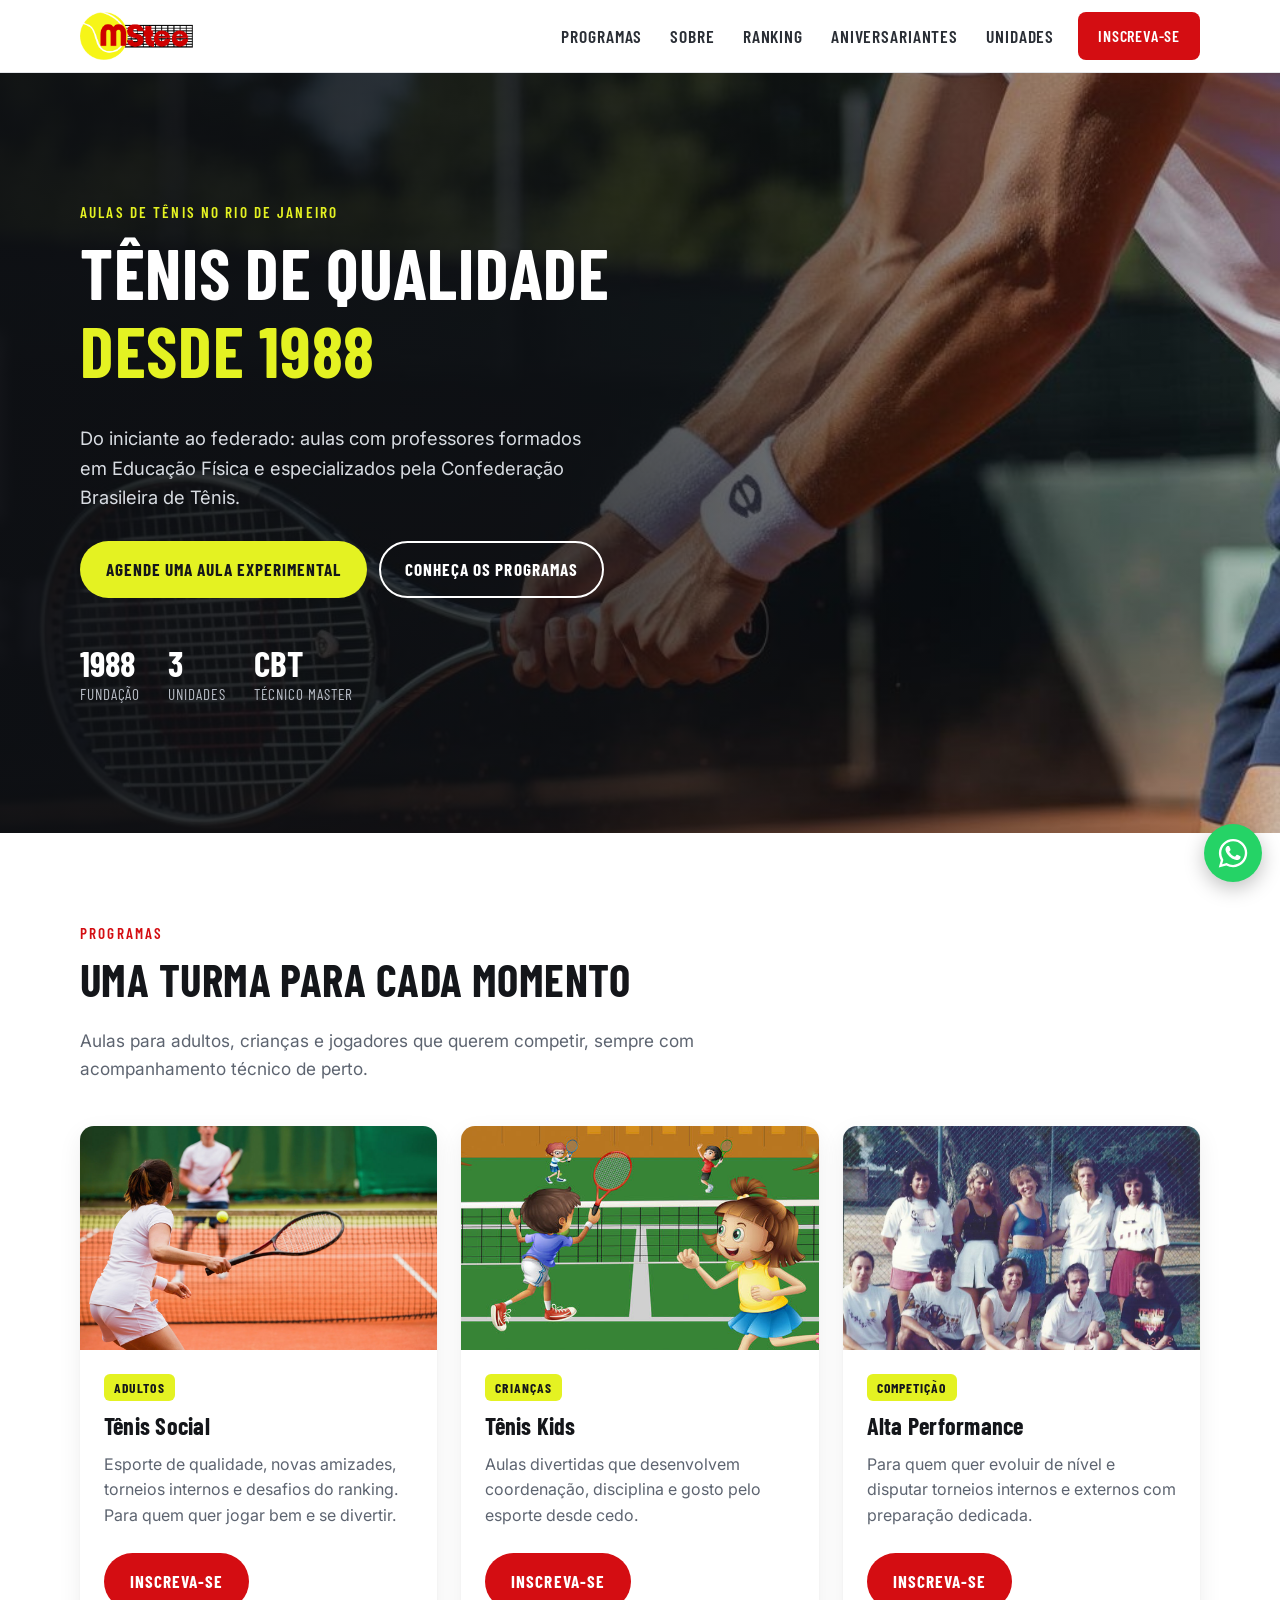
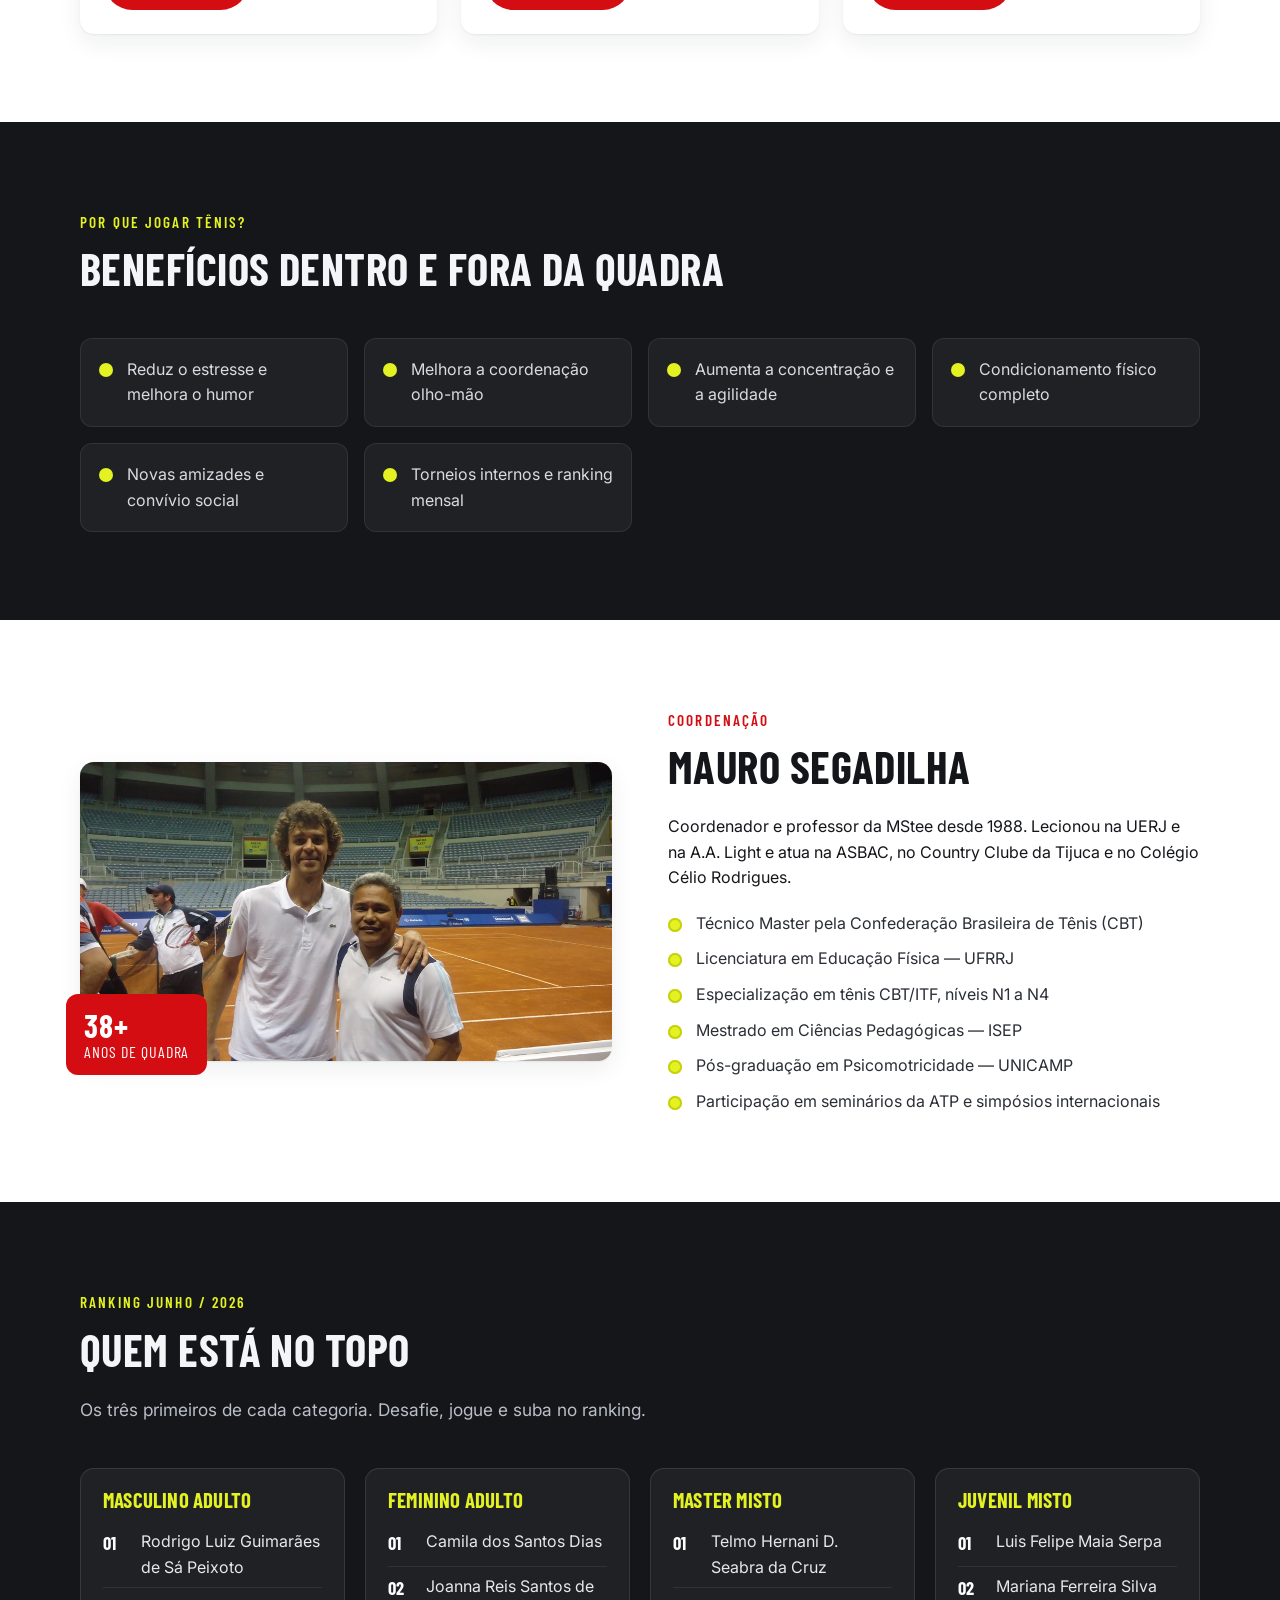
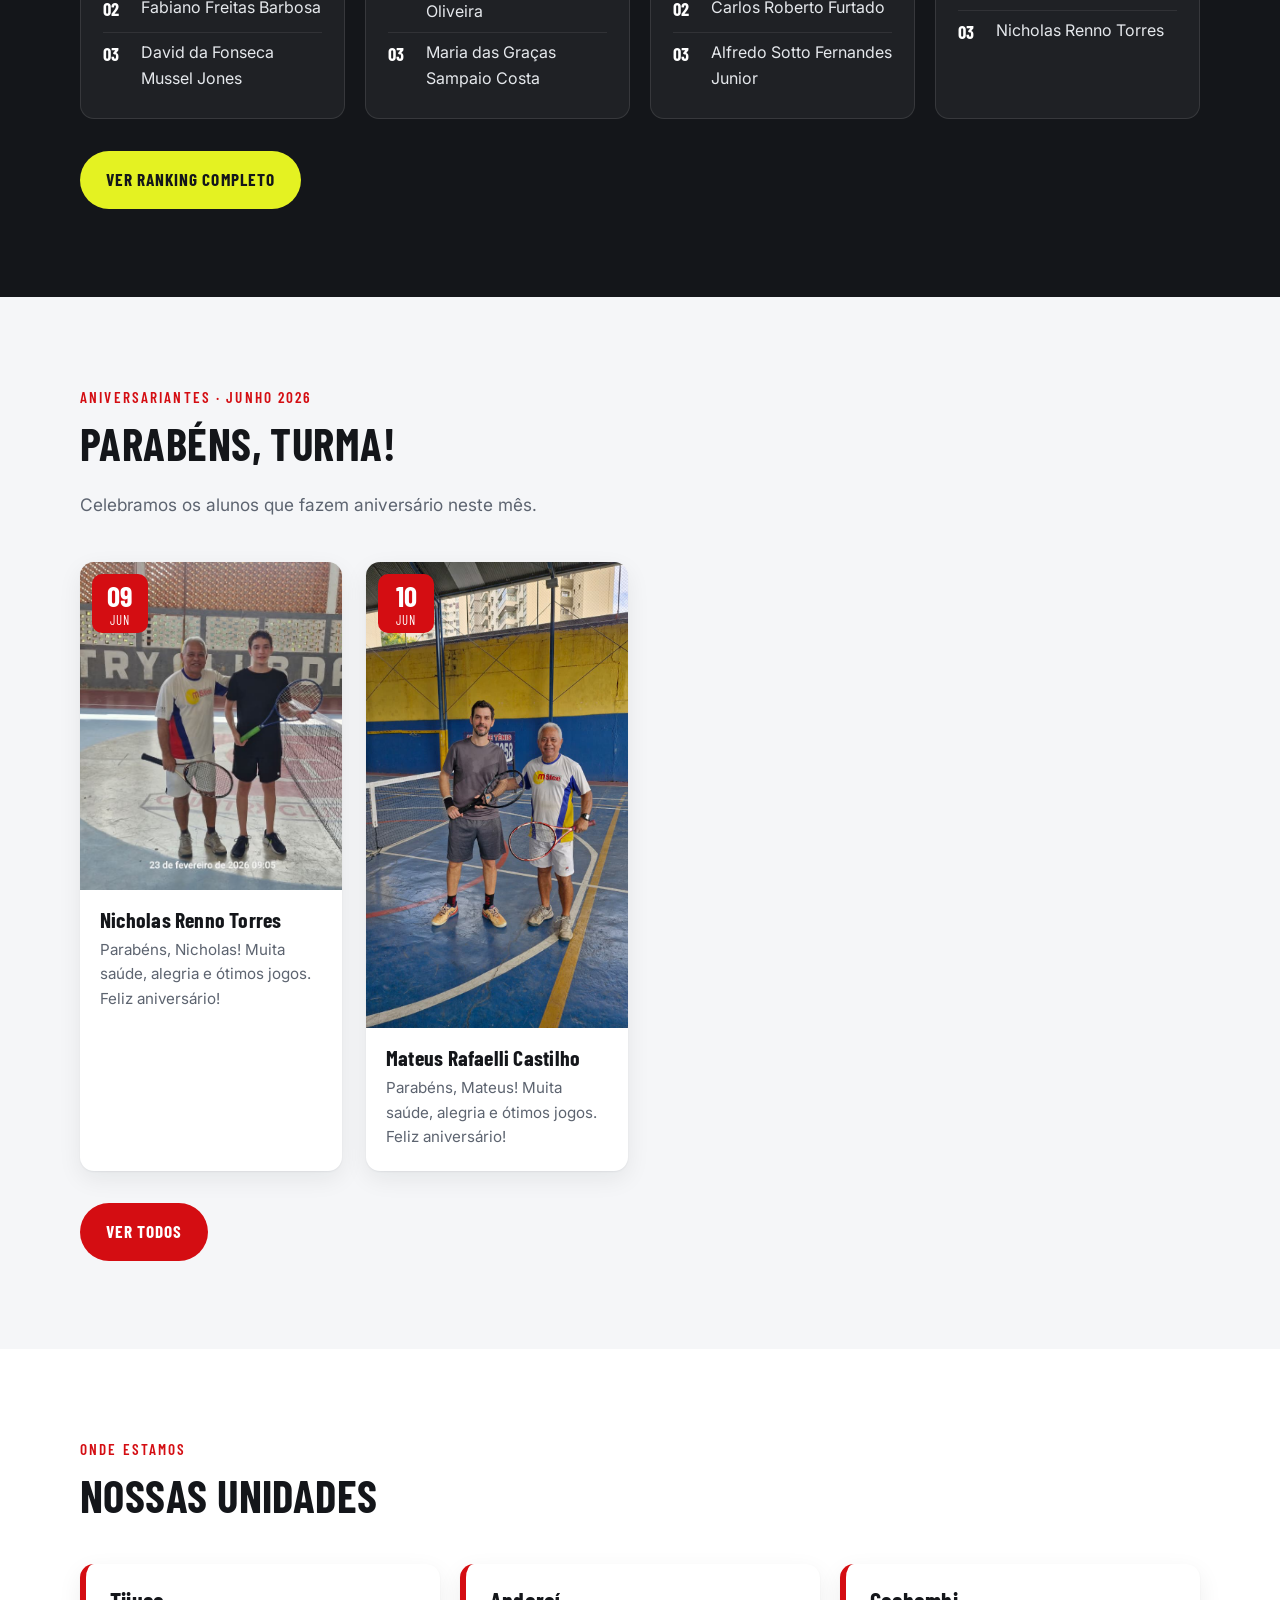
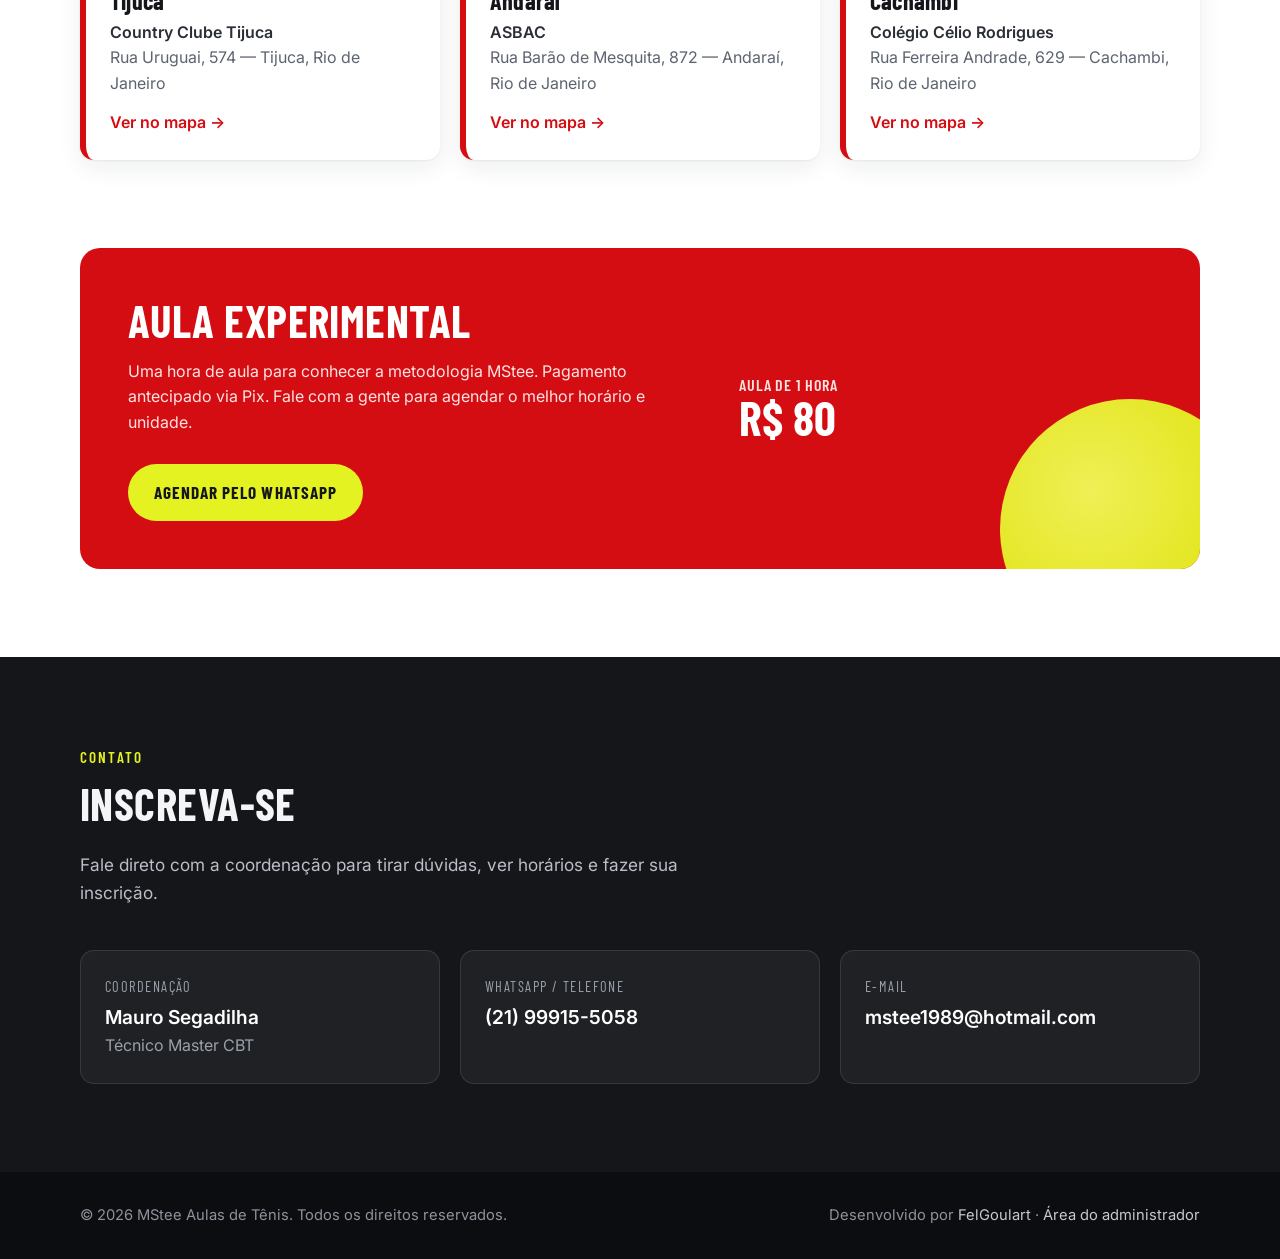
==== index.html @ 83547ba8 "Novo site da MStee com área do administrador Site estático para GitHub Pages: home, ranking, anivers" ====
<!doctype html>
<html lang="pt-BR">
<head>
  <meta charset="utf-8">
  <meta name="viewport" content="width=device-width, initial-scale=1">
  <title>MStee Aulas de Tênis — Rio de Janeiro</title>
  <meta name="description" content="MStee Aulas de Tênis: tênis social, kids e alta performance no Rio de Janeiro desde 1988. Unidades na Tijuca, Andaraí e Cachambi.">
  <meta property="og:title" content="MStee Aulas de Tênis">
  <meta property="og:description" content="Tênis social, kids e alta performance no Rio de Janeiro desde 1988.">
  <meta property="og:image" content="assets/img/banner-2025.jpg">
  <link rel="icon" href="assets/img/favicon.svg" type="image/svg+xml">
  <link rel="preconnect" href="https://fonts.googleapis.com">
  <link rel="preconnect" href="https://fonts.gstatic.com" crossorigin>
  <link href="https://fonts.googleapis.com/css2?family=Barlow+Condensed:wght@600;700&family=Inter:wght@400;500;600&display=swap" rel="stylesheet">
  <link rel="stylesheet" href="assets/css/style.css">
</head>
<body>

<header class="site-header">
  <div class="wrap">
    <a class="brand" href="index.html" aria-label="MStee — início"><img src="assets/img/logo.png" alt="MStee" width="113" height="48"></a>
    <button class="nav-toggle" aria-label="Abrir menu" aria-expanded="false">
      <svg viewBox="0 0 24 24" fill="none" stroke="currentColor" stroke-width="2" stroke-linecap="round"><path d="M4 7h16M4 12h16M4 17h16"/></svg>
    </button>
    <nav class="nav">
      <a href="#programas">Programas</a>
      <a href="#sobre">Sobre</a>
      <a href="ranking.html">Ranking</a>
      <a href="aniversarios.html">Aniversariantes</a>
      <a href="#unidades">Unidades</a>
      <a class="btn btn--primary" href="#contato">Inscreva-se</a>
    </nav>
  </div>
</header>

<main>
  <!-- HERO -->
  <section class="hero">
    <div class="wrap">
      <div class="hero-content">
        <span class="eyebrow" style="color:var(--ball)">Aulas de tênis no Rio de Janeiro</span>
        <h1>Tênis de qualidade <span>desde 1988</span></h1>
        <p>Do iniciante ao federado: aulas com professores formados em Educação Física e especializados pela Confederação Brasileira de Tênis.</p>
        <div class="hero-actions">
          <a class="btn btn--ball" href="#aula-experimental">Agende uma aula experimental</a>
          <a class="btn btn--ghost" href="#programas">Conheça os programas</a>
        </div>
        <div class="hero-badges">
          <div><strong>1988</strong>Fundação</div>
          <div><strong>3</strong>Unidades</div>
          <div><strong>CBT</strong>Técnico Master</div>
        </div>
      </div>
    </div>
  </section>

  <!-- PROGRAMAS -->
  <section class="section" id="programas">
    <div class="wrap">
      <div class="section-head">
        <span class="eyebrow">Programas</span>
        <h2>Uma turma para cada momento</h2>
        <p>Aulas para adultos, crianças e jogadores que querem competir, sempre com acompanhamento técnico de perto.</p>
      </div>
      <div class="grid grid-3">
        <article class="program">
          <img src="assets/img/tenis-2.jpg" alt="Aluno em aula de tênis social" loading="lazy">
          <div class="program-body">
            <span class="program-tag">Adultos</span>
            <h3>Tênis Social</h3>
            <p>Esporte de qualidade, novas amizades, torneios internos e desafios do ranking. Para quem quer jogar bem e se divertir.</p>
            <a class="btn btn--primary" href="#contato">Inscreva-se</a>
          </div>
        </article>
        <article class="program">
          <img src="assets/img/tenis-3.jpg" alt="Criança em aula de tênis" loading="lazy">
          <div class="program-body">
            <span class="program-tag">Crianças</span>
            <h3>Tênis Kids</h3>
            <p>Aulas divertidas que desenvolvem coordenação, disciplina e gosto pelo esporte desde cedo.</p>
            <a class="btn btn--primary" href="#contato">Inscreva-se</a>
          </div>
        </article>
        <article class="program">
          <img src="assets/img/torneio-feminino.jpg" alt="Torneio MStee Feminino" loading="lazy" style="object-position:center 30%">
          <div class="program-body">
            <span class="program-tag">Competição</span>
            <h3>Alta Performance</h3>
            <p>Para quem quer evoluir de nível e disputar torneios internos e externos com preparação dedicada.</p>
            <a class="btn btn--primary" href="#contato">Inscreva-se</a>
          </div>
        </article>
      </div>
    </div>
  </section>

  <!-- BENEFÍCIOS -->
  <section class="section section--dark">
    <div class="wrap">
      <div class="section-head">
        <span class="eyebrow">Por que jogar tênis?</span>
        <h2>Benefícios dentro e fora da quadra</h2>
      </div>
      <div class="benefits">
        <div class="benefit"><span class="benefit-dot"></span><p>Reduz o estresse e melhora o humor</p></div>
        <div class="benefit"><span class="benefit-dot"></span><p>Melhora a coordenação olho-mão</p></div>
        <div class="benefit"><span class="benefit-dot"></span><p>Aumenta a concentração e a agilidade</p></div>
        <div class="benefit"><span class="benefit-dot"></span><p>Condicionamento físico completo</p></div>
        <div class="benefit"><span class="benefit-dot"></span><p>Novas amizades e convívio social</p></div>
        <div class="benefit"><span class="benefit-dot"></span><p>Torneios internos e ranking mensal</p></div>
      </div>
    </div>
  </section>

  <!-- SOBRE / COORDENAÇÃO -->
  <section class="section" id="sobre">
    <div class="wrap split">
      <div class="split-media">
        <img src="assets/img/mauro-guga-2.jpg" alt="Mauro Segadilha" loading="lazy">
        <div class="stamp"><strong>38+</strong>anos de quadra</div>
      </div>
      <div>
        <span class="eyebrow">Coordenação</span>
        <h2>Mauro Segadilha</h2>
        <p>Coordenador e professor da MStee desde 1988. Lecionou na UERJ e na A.A. Light e atua na ASBAC, no Country Clube da Tijuca e no Colégio Célio Rodrigues.</p>
        <ul class="creds">
          <li>Técnico Master pela Confederação Brasileira de Tênis (CBT)</li>
          <li>Licenciatura em Educação Física — UFRRJ</li>
          <li>Especialização em tênis CBT/ITF, níveis N1 a N4</li>
          <li>Mestrado em Ciências Pedagógicas — ISEP</li>
          <li>Pós-graduação em Psicomotricidade — UNICAMP</li>
          <li>Participação em seminários da ATP e simpósios internacionais</li>
        </ul>
      </div>
    </div>
  </section>

  <!-- RANKING (prévia) -->
  <section class="section section--dark" id="ranking">
    <div class="wrap">
      <div class="section-head">
        <span class="eyebrow">Ranking <span data-ranking-titulo></span></span>
        <h2>Quem está no topo</h2>
        <p>Os três primeiros de cada categoria. Desafie, jogue e suba no ranking.</p>
      </div>
      <div class="rank-preview" data-ranking-previa><p class="loading">Carregando ranking…</p></div>
      <div class="mt-32"><a class="btn btn--ball" href="ranking.html">Ver ranking completo</a></div>
    </div>
  </section>

  <!-- ANIVERSARIANTES (prévia) -->
  <section class="section section--soft" id="aniversariantes">
    <div class="wrap">
      <div class="section-head">
        <span class="eyebrow">Aniversariantes · <span data-aniv-titulo></span></span>
        <h2>Parabéns, turma!</h2>
        <p>Celebramos os alunos que fazem aniversário neste mês.</p>
      </div>
      <div class="bday-grid" data-aniversarios data-limite="4"><p class="loading">Carregando…</p></div>
      <div class="mt-32"><a class="btn btn--primary" href="aniversarios.html">Ver todos</a></div>
    </div>
  </section>

  <!-- UNIDADES -->
  <section class="section" id="unidades">
    <div class="wrap">
      <div class="section-head">
        <span class="eyebrow">Onde estamos</span>
        <h2>Nossas unidades</h2>
      </div>
      <div class="places">
        <div class="place">
          <h3>Tijuca</h3>
          <p class="club">Country Clube Tijuca</p>
          <p class="addr">Rua Uruguai, 574 — Tijuca, Rio de Janeiro</p>
          <a href="https://www.google.com/maps/search/?api=1&query=Rua+Uruguai+574+Tijuca+Rio+de+Janeiro" target="_blank" rel="noopener">Ver no mapa →</a>
        </div>
        <div class="place">
          <h3>Andaraí</h3>
          <p class="club">ASBAC</p>
          <p class="addr">Rua Barão de Mesquita, 872 — Andaraí, Rio de Janeiro</p>
          <a href="https://www.google.com/maps/search/?api=1&query=Rua+Bar%C3%A3o+de+Mesquita+872+Andara%C3%AD+Rio+de+Janeiro" target="_blank" rel="noopener">Ver no mapa →</a>
        </div>
        <div class="place">
          <h3>Cachambi</h3>
          <p class="club">Colégio Célio Rodrigues</p>
          <p class="addr">Rua Ferreira Andrade, 629 — Cachambi, Rio de Janeiro</p>
          <a href="https://www.google.com/maps/search/?api=1&query=Rua+Ferreira+Andrade+629+Cachambi+Rio+de+Janeiro" target="_blank" rel="noopener">Ver no mapa →</a>
        </div>
      </div>
    </div>
  </section>

  <!-- AULA EXPERIMENTAL -->
  <section class="section" id="aula-experimental" style="padding-top:0">
    <div class="wrap">
      <div class="cta">
        <div>
          <h2>Aula experimental</h2>
          <p>Uma hora de aula para conhecer a metodologia MStee. Pagamento antecipado via Pix. Fale com a gente para agendar o melhor horário e unidade.</p>
          <div class="hero-actions">
            <a class="btn btn--ball" href="https://wa.me/5521999155058?text=Ol%C3%A1!%20Gostaria%20de%20agendar%20uma%20aula%20experimental." target="_blank" rel="noopener">Agendar pelo WhatsApp</a>
          </div>
        </div>
        <div class="price"><small>Aula de 1 hora</small>R$ 80</div>
      </div>
    </div>
  </section>

  <!-- CONTATO -->
  <section class="section section--dark" id="contato">
    <div class="wrap">
      <div class="section-head">
        <span class="eyebrow">Contato</span>
        <h2>Inscreva-se</h2>
        <p>Fale direto com a coordenação para tirar dúvidas, ver horários e fazer sua inscrição.</p>
      </div>
      <div class="contact-grid">
        <div class="contact-card">
          <div class="label">Coordenação</div>
          <div class="value">Mauro Segadilha</div>
          <div class="muted" style="color:#9aa1ab">Técnico Master CBT</div>
        </div>
        <div class="contact-card">
          <div class="label">WhatsApp / Telefone</div>
          <a href="https://wa.me/5521999155058" target="_blank" rel="noopener">(21) 99915-5058</a>
        </div>
        <div class="contact-card">
          <div class="label">E-mail</div>
          <a href="mailto:mstee1989@hotmail.com">mstee1989@hotmail.com</a>
        </div>
      </div>
    </div>
  </section>
</main>

<footer class="site-footer">
  <div class="wrap">
    <span>© <span id="ano-atual">2026</span> MStee Aulas de Tênis. Todos os direitos reservados.</span>
    <span>Desenvolvido por <a href="https://github.com/felgoulart" target="_blank" rel="noopener">FelGoulart</a> · <a href="admin.html">Área do administrador</a></span>
  </div>
</footer>

<a class="wa-float" href="https://wa.me/5521999155058" target="_blank" rel="noopener" aria-label="Falar no WhatsApp">
  <svg viewBox="0 0 24 24" fill="currentColor"><path d="M17.47 14.38c-.3-.15-1.76-.87-2.03-.97-.27-.1-.47-.15-.67.15-.2.3-.77.97-.94 1.17-.17.2-.35.22-.65.07-.3-.15-1.26-.46-2.4-1.48-.89-.79-1.49-1.77-1.66-2.07-.17-.3-.02-.46.13-.61.13-.13.3-.35.45-.52.15-.17.2-.3.3-.5.1-.2.05-.37-.03-.52-.07-.15-.67-1.62-.92-2.22-.24-.58-.49-.5-.67-.51h-.57c-.2 0-.52.07-.79.37-.27.3-1.04 1.02-1.04 2.48s1.07 2.88 1.21 3.08c.15.2 2.1 3.2 5.08 4.49.71.31 1.26.49 1.69.63.71.23 1.36.2 1.87.12.57-.09 1.76-.72 2.01-1.41.25-.69.25-1.29.17-1.41-.07-.12-.27-.2-.57-.35zM12.05 21.5h-.01a9.4 9.4 0 0 1-4.79-1.31l-.34-.2-3.56.93.95-3.47-.22-.36a9.41 9.41 0 0 1-1.44-5.02c0-5.2 4.23-9.43 9.43-9.43a9.37 9.37 0 0 1 6.67 2.77 9.37 9.37 0 0 1 2.76 6.67c0 5.2-4.23 9.43-9.43 9.43zm8.02-17.45A11.27 11.27 0 0 0 12.05.73C5.8.73.72 5.8.72 12.05c0 2 .52 3.95 1.52 5.66L.62 23.6l6.03-1.58a11.3 11.3 0 0 0 5.4 1.38h.01c6.25 0 11.33-5.08 11.33-11.33 0-3.03-1.18-5.87-3.32-8.01z"/></svg>
</a>

<script src="assets/js/site.js"></script>
</body>
</html>
---- assets/css/style.css ----
/* ==========================================================
   MStee Aulas de Tênis — estilos do site
   ========================================================== */

:root {
  --red: #d40d12;
  --red-dark: #a8080c;
  --ball: #e4f222;
  --ball-dark: #c5d10f;
  --clay: #c8643b;
  --ink: #14161a;
  --ink-2: #2a2e35;
  --muted: #5d6470;
  --line: #e3e5e9;
  --bg: #ffffff;
  --bg-soft: #f5f6f8;
  --card: #ffffff;
  --on-dark: #f4f5f7;
  --radius: 14px;
  --shadow: 0 1px 2px rgba(20, 22, 26, .06), 0 8px 24px rgba(20, 22, 26, .07);
  --wrap: 1160px;
  --font-head: "Barlow Condensed", "Arial Narrow", system-ui, sans-serif;
  --font-body: "Inter", system-ui, -apple-system, "Segoe UI", Roboto, sans-serif;
}

*, *::before, *::after { box-sizing: border-box; }
html { scroll-behavior: smooth; scroll-padding-top: 84px; }
body {
  margin: 0;
  font-family: var(--font-body);
  font-size: 16px;
  line-height: 1.6;
  color: var(--ink);
  background: var(--bg);
  -webkit-font-smoothing: antialiased;
}
img { max-width: 100%; display: block; }
a { color: var(--red); }
h1, h2, h3, h4 {
  font-family: var(--font-head);
  font-weight: 700;
  line-height: 1.1;
  letter-spacing: .01em;
  margin: 0 0 .5em;
}
h1 { font-size: clamp(2.6rem, 6vw, 4.4rem); text-transform: uppercase; }
h2 { font-size: clamp(2rem, 4vw, 2.8rem); text-transform: uppercase; }
h3 { font-size: 1.5rem; }
p { margin: 0 0 1em; }

.wrap { width: 100%; max-width: var(--wrap); margin: 0 auto; padding: 0 20px; }
.section { padding: 88px 0; }
.section--soft { background: var(--bg-soft); }
.section--dark { background: var(--ink); color: var(--on-dark); }
.eyebrow {
  display: inline-block;
  font-family: var(--font-head);
  font-weight: 600;
  font-size: .95rem;
  letter-spacing: .14em;
  text-transform: uppercase;
  color: var(--red);
  margin-bottom: 10px;
}
.section--dark .eyebrow { color: var(--ball); }
.section-head { max-width: 680px; margin-bottom: 44px; }
.section-head p { color: var(--muted); font-size: 1.08rem; }
.section--dark .section-head p { color: #b9bec7; }

/* ---------- botões ---------- */
.btn {
  display: inline-flex; align-items: center; justify-content: center; gap: 8px;
  padding: 13px 24px;
  border-radius: 999px;
  border: 2px solid transparent;
  font-family: var(--font-head);
  font-weight: 700;
  font-size: 1.08rem;
  letter-spacing: .06em;
  text-transform: uppercase;
  text-decoration: none;
  cursor: pointer;
  transition: transform .15s ease, background .15s ease, color .15s ease, border-color .15s ease;
}
.btn:hover { transform: translateY(-1px); }
.btn--primary { background: var(--red); color: #fff; }
.btn--primary:hover { background: var(--red-dark); }
.btn--ball { background: var(--ball); color: var(--ink); }
.btn--ball:hover { background: var(--ball-dark); }
.btn--ghost { border-color: currentColor; color: inherit; background: transparent; }
.btn svg { width: 20px; height: 20px; }

/* ---------- cabeçalho ---------- */
.site-header {
  position: sticky; top: 0; z-index: 50;
  background: rgba(255, 255, 255, .96);
  backdrop-filter: saturate(1.4) blur(8px);
  border-bottom: 1px solid var(--line);
}
.site-header .wrap { display: flex; align-items: center; justify-content: space-between; height: 72px; }
.brand img { height: 48px; width: auto; }
.nav { display: flex; align-items: center; gap: 4px; }
.nav a {
  font-family: var(--font-head);
  font-weight: 600;
  font-size: 1.1rem;
  letter-spacing: .05em;
  text-transform: uppercase;
  color: var(--ink-2);
  text-decoration: none;
  padding: 8px 12px;
  border-radius: 8px;
}
.nav a:hover, .nav a[aria-current="page"] { color: var(--red); }
.nav .btn { margin-left: 8px; padding: 9px 18px; font-size: 1rem; color: #fff; }
.nav .btn:hover { color: #fff; }
.nav-toggle {
  display: none;
  background: none; border: 0; padding: 8px; cursor: pointer; color: var(--ink);
}
.nav-toggle svg { width: 28px; height: 28px; }

@media (max-width: 900px) {
  .nav-toggle { display: block; }
  .nav {
    position: absolute; top: 72px; left: 0; right: 0;
    flex-direction: column; align-items: stretch; gap: 0;
    background: #fff;
    border-bottom: 1px solid var(--line);
    padding: 8px 20px 20px;
    display: none;
  }
  .nav.open { display: flex; }
  .nav a { padding: 12px 4px; border-bottom: 1px solid var(--line); }
  .nav .btn { margin: 14px 0 0; }
}

/* ---------- hero ---------- */
.hero {
  position: relative;
  min-height: min(86vh, 760px);
  display: flex; align-items: center;
  color: #fff;
  background: var(--ink) url("../img/banner-2025.jpg") center right / cover no-repeat;
  overflow: hidden;
}
.hero::before {
  content: ""; position: absolute; inset: 0;
  background: linear-gradient(90deg, rgba(14, 16, 20, .92) 0%, rgba(14, 16, 20, .78) 45%, rgba(14, 16, 20, .2) 100%);
}
.hero .wrap { position: relative; }
.hero-content { max-width: 620px; padding: 80px 0; }
.hero h1 span { color: var(--ball); }
.hero p { font-size: 1.15rem; color: #d8dce2; max-width: 520px; }
.hero-actions { display: flex; flex-wrap: wrap; gap: 12px; margin-top: 28px; }
.hero-badges { display: flex; flex-wrap: wrap; gap: 28px; margin-top: 48px; }
.hero-badges div { font-family: var(--font-head); text-transform: uppercase; letter-spacing: .06em; color: #b9bec7; font-size: .95rem; }
.hero-badges strong { display: block; font-size: 2.2rem; color: #fff; line-height: 1; letter-spacing: 0; }

/* ---------- cabeçalho de página interna ---------- */
.page-hero {
  background: var(--ink);
  color: #fff;
  padding: 64px 0 56px;
  position: relative; overflow: hidden;
}
.page-hero::after {
  content: ""; position: absolute; right: -80px; top: -80px;
  width: 280px; height: 280px; border-radius: 50%;
  background: radial-gradient(circle at 35% 35%, #f1fb5a, var(--ball) 55%, var(--ball-dark));
  opacity: .9;
}
.page-hero .wrap { position: relative; z-index: 1; }
@media (max-width: 640px) {
  .page-hero::after { width: 160px; height: 160px; right: -70px; top: -70px; }
}
.page-hero h1 { margin-bottom: .2em; }
.page-hero p { color: #b9bec7; margin: 0; font-size: 1.1rem; }

/* ---------- cards de programa ---------- */
.grid { display: grid; gap: 24px; }
.grid-3 { grid-template-columns: repeat(auto-fit, minmax(280px, 1fr)); }
.program {
  background: var(--card);
  border-radius: var(--radius);
  box-shadow: var(--shadow);
  overflow: hidden;
  display: flex; flex-direction: column;
}
.program img { aspect-ratio: 16 / 10; object-fit: cover; width: 100%; }
.program-body { padding: 24px; display: flex; flex-direction: column; flex: 1; }
.program-body p { color: var(--muted); flex: 1; }
.program-tag {
  align-self: flex-start;
  background: var(--ball); color: var(--ink);
  font-family: var(--font-head); font-weight: 700; text-transform: uppercase; letter-spacing: .08em;
  font-size: .85rem; padding: 3px 10px; border-radius: 6px; margin-bottom: 12px;
}
.program .btn { align-self: flex-start; margin-top: 8px; }

/* ---------- benefícios ---------- */
.benefits { display: grid; grid-template-columns: repeat(auto-fit, minmax(240px, 1fr)); gap: 16px; margin-top: 8px; }
.benefit {
  display: flex; gap: 14px; align-items: flex-start;
  padding: 18px; border-radius: 12px; background: rgba(255, 255, 255, .05);
  border: 1px solid rgba(255, 255, 255, .08);
}
.benefit-dot { flex: none; width: 14px; height: 14px; border-radius: 50%; background: var(--ball); margin-top: 6px; }
.benefit p { margin: 0; color: #d8dce2; }

/* ---------- sobre / coordenação ---------- */
.split { display: grid; grid-template-columns: 1fr 1fr; gap: 56px; align-items: center; }
@media (max-width: 860px) { .split { grid-template-columns: 1fr; gap: 32px; } }
.split-media { position: relative; }
.split-media img { border-radius: var(--radius); box-shadow: var(--shadow); width: 100%; }
.split-media .stamp {
  position: absolute; left: -14px; bottom: -14px;
  background: var(--red); color: #fff;
  font-family: var(--font-head); text-transform: uppercase; letter-spacing: .06em;
  padding: 14px 18px; border-radius: 12px; line-height: 1.1;
}
.split-media .stamp strong { display: block; font-size: 2rem; }
@media (max-width: 520px) { .split-media .stamp { left: 10px; bottom: 10px; } }
.creds { list-style: none; padding: 0; margin: 20px 0 0; display: grid; gap: 10px; }
.creds li { padding-left: 28px; position: relative; color: var(--ink-2); }
.creds li::before {
  content: ""; position: absolute; left: 0; top: 7px;
  width: 14px; height: 14px; border-radius: 50%;
  background: var(--ball); box-shadow: inset 0 0 0 2px var(--ball-dark);
}

/* ---------- aniversariantes ---------- */
.bday-grid { display: grid; grid-template-columns: repeat(auto-fill, minmax(240px, 1fr)); gap: 24px; }
.bday {
  background: var(--card); border-radius: var(--radius); box-shadow: var(--shadow);
  overflow: hidden; display: flex; flex-direction: column;
}
.bday-photo { position: relative; aspect-ratio: 4 / 5; background: var(--bg-soft); }
.bday-photo img { width: 100%; height: 100%; object-fit: cover; }
.bday-photo .no-photo {
  width: 100%; height: 100%; display: grid; place-items: center;
  font-family: var(--font-head); font-size: 4rem; font-weight: 700; color: var(--red);
  background: linear-gradient(135deg, #fff7cc, var(--ball));
}
.bday-day {
  position: absolute; top: 12px; left: 12px;
  background: var(--red); color: #fff; border-radius: 10px;
  font-family: var(--font-head); text-align: center; line-height: 1;
  padding: 8px 10px 6px; min-width: 56px;
}
.bday-day strong { display: block; font-size: 1.8rem; }
.bday-day span { font-size: .8rem; text-transform: uppercase; letter-spacing: .08em; }
.bday-body { padding: 18px 20px 22px; }
.bday-body h3 { font-size: 1.35rem; margin-bottom: .3em; }
.bday-body p { margin: 0; color: var(--muted); font-size: .95rem; }
.bday.is-today { outline: 3px solid var(--ball); }
.bday.is-today .bday-day { background: var(--ball); color: var(--ink); }

/* ---------- ranking ---------- */
.rank-meta { display: flex; flex-wrap: wrap; align-items: center; gap: 12px; margin-bottom: 28px; }
.rank-tabs { display: flex; flex-wrap: wrap; gap: 8px; margin-bottom: 28px; }
.rank-tab {
  border: 2px solid var(--line); background: #fff; color: var(--ink-2);
  font-family: var(--font-head); font-weight: 700; font-size: 1.05rem; letter-spacing: .05em; text-transform: uppercase;
  padding: 9px 18px; border-radius: 999px; cursor: pointer;
}
.rank-tab:hover { border-color: var(--ink-2); }
.rank-tab[aria-selected="true"] { background: var(--ink); border-color: var(--ink); color: #fff; }
.search {
  flex: 1; min-width: 220px; max-width: 360px;
  padding: 11px 16px; border-radius: 999px; border: 2px solid var(--line);
  font: inherit; background: #fff;
}
.search:focus { outline: none; border-color: var(--red); }

.podium { display: grid; grid-template-columns: repeat(3, 1fr); gap: 16px; margin-bottom: 24px; }
.podium-card {
  border-radius: var(--radius); padding: 22px 20px; background: var(--card); box-shadow: var(--shadow);
  border-top: 6px solid var(--line);
}
.podium-card .pos { font-family: var(--font-head); font-size: 3rem; font-weight: 700; line-height: 1; }
.podium-card .name { font-weight: 600; margin-top: 8px; }
.podium-card .pts { color: var(--muted); font-size: .9rem; }
.podium-card.p1 { border-top-color: var(--ball); background: linear-gradient(180deg, #fbffd6, #fff 60%); }
.podium-card.p1 .pos { color: var(--ink); }
.podium-card.p2 { border-top-color: #b8bec7; }
.podium-card.p3 { border-top-color: var(--clay); }
@media (max-width: 640px) { .podium { grid-template-columns: 1fr; } }

.rank-table { width: 100%; border-collapse: collapse; background: var(--card); border-radius: var(--radius); overflow: hidden; box-shadow: var(--shadow); }
.rank-table th, .rank-table td { padding: 13px 18px; text-align: left; border-bottom: 1px solid var(--line); }
.rank-table th { font-family: var(--font-head); text-transform: uppercase; letter-spacing: .08em; font-size: .95rem; background: var(--bg-soft); color: var(--muted); }
.rank-table tr:last-child td { border-bottom: 0; }
.rank-table td.pos { width: 80px; font-family: var(--font-head); font-weight: 700; font-size: 1.3rem; color: var(--red); }
.rank-table td.pts { width: 110px; text-align: right; font-variant-numeric: tabular-nums; }
.rank-table th.pts { text-align: right; }
.rank-table tr:hover td { background: #fafbfc; }
.rank-table mark { background: var(--ball); color: inherit; padding: 0 2px; border-radius: 3px; }
.rank-empty { padding: 32px; text-align: center; color: var(--muted); }

.rank-preview { display: grid; grid-template-columns: repeat(auto-fit, minmax(240px, 1fr)); gap: 20px; }
.rank-mini { background: rgba(255, 255, 255, .05); border: 1px solid rgba(255, 255, 255, .1); border-radius: var(--radius); padding: 20px 22px; }
.rank-mini h3 { color: var(--ball); font-size: 1.3rem; text-transform: uppercase; }
.rank-mini ol { list-style: none; margin: 0; padding: 0; }
.rank-mini li { display: flex; gap: 12px; padding: 7px 0; border-bottom: 1px solid rgba(255, 255, 255, .08); color: #e5e8ec; }
.rank-mini li:last-child { border-bottom: 0; }
.rank-mini li b { font-family: var(--font-head); font-size: 1.15rem; color: #fff; min-width: 26px; }

/* ---------- unidades ---------- */
.places { display: grid; grid-template-columns: repeat(auto-fit, minmax(260px, 1fr)); gap: 20px; }
.place {
  background: var(--card); border-radius: var(--radius); box-shadow: var(--shadow); padding: 24px;
  border-left: 6px solid var(--red);
}
.place h3 { margin-bottom: .2em; }
.place .club { font-weight: 600; color: var(--ink-2); margin: 0; }
.place .addr { color: var(--muted); margin: 0 0 14px; }
.place a { font-weight: 600; text-decoration: none; }
.place a:hover { text-decoration: underline; }

/* ---------- aula experimental / CTA ---------- */
.cta {
  background: var(--red); color: #fff; border-radius: 20px;
  padding: 48px; display: grid; grid-template-columns: 1.4fr 1fr; gap: 32px; align-items: center;
  position: relative; overflow: hidden;
}
.cta::after {
  content: ""; position: absolute; right: -60px; bottom: -90px; width: 260px; height: 260px; border-radius: 50%;
  background: radial-gradient(circle at 35% 35%, #f1fb5a, var(--ball) 55%, var(--ball-dark)); opacity: .95;
}
.cta > * { position: relative; z-index: 1; }
.cta h2 { margin-bottom: .3em; }
.cta p { color: #ffe3e3; margin: 0; }
.cta .price { font-family: var(--font-head); font-size: 3rem; font-weight: 700; line-height: 1; color: #fff; }
.cta .price small { font-size: 1rem; font-weight: 600; letter-spacing: .06em; text-transform: uppercase; display: block; color: #ffe3e3; }
@media (max-width: 760px) { .cta { grid-template-columns: 1fr; padding: 32px 24px; } }

/* ---------- contato ---------- */
.contact-grid { display: grid; grid-template-columns: repeat(auto-fit, minmax(240px, 1fr)); gap: 20px; }
.contact-card { background: rgba(255, 255, 255, .05); border: 1px solid rgba(255, 255, 255, .1); border-radius: var(--radius); padding: 24px; }
.contact-card .label { font-family: var(--font-head); text-transform: uppercase; letter-spacing: .1em; color: #9aa1ab; font-size: .9rem; }
.contact-card a, .contact-card .value { display: block; color: #fff; font-size: 1.2rem; font-weight: 600; text-decoration: none; margin-top: 4px; word-break: break-word; }
.contact-card a:hover { color: var(--ball); }

/* ---------- rodapé ---------- */
.site-footer { background: #0c0d10; color: #8d939c; padding: 32px 0; font-size: .92rem; }
.site-footer .wrap { display: flex; flex-wrap: wrap; justify-content: space-between; gap: 12px; align-items: center; }
.site-footer a { color: #c4c9d0; text-decoration: none; }
.site-footer a:hover { color: var(--ball); }

/* ---------- WhatsApp flutuante ---------- */
.wa-float {
  position: fixed; right: 18px; bottom: 18px; z-index: 60;
  width: 58px; height: 58px; border-radius: 50%;
  background: #25d366; color: #fff; display: grid; place-items: center;
  box-shadow: 0 6px 20px rgba(0, 0, 0, .25);
}
.wa-float svg { width: 30px; height: 30px; }

.muted { color: var(--muted); }
.center { text-align: center; }
.mt-32 { margin-top: 32px; }
.loading { color: var(--muted); padding: 24px 0; }
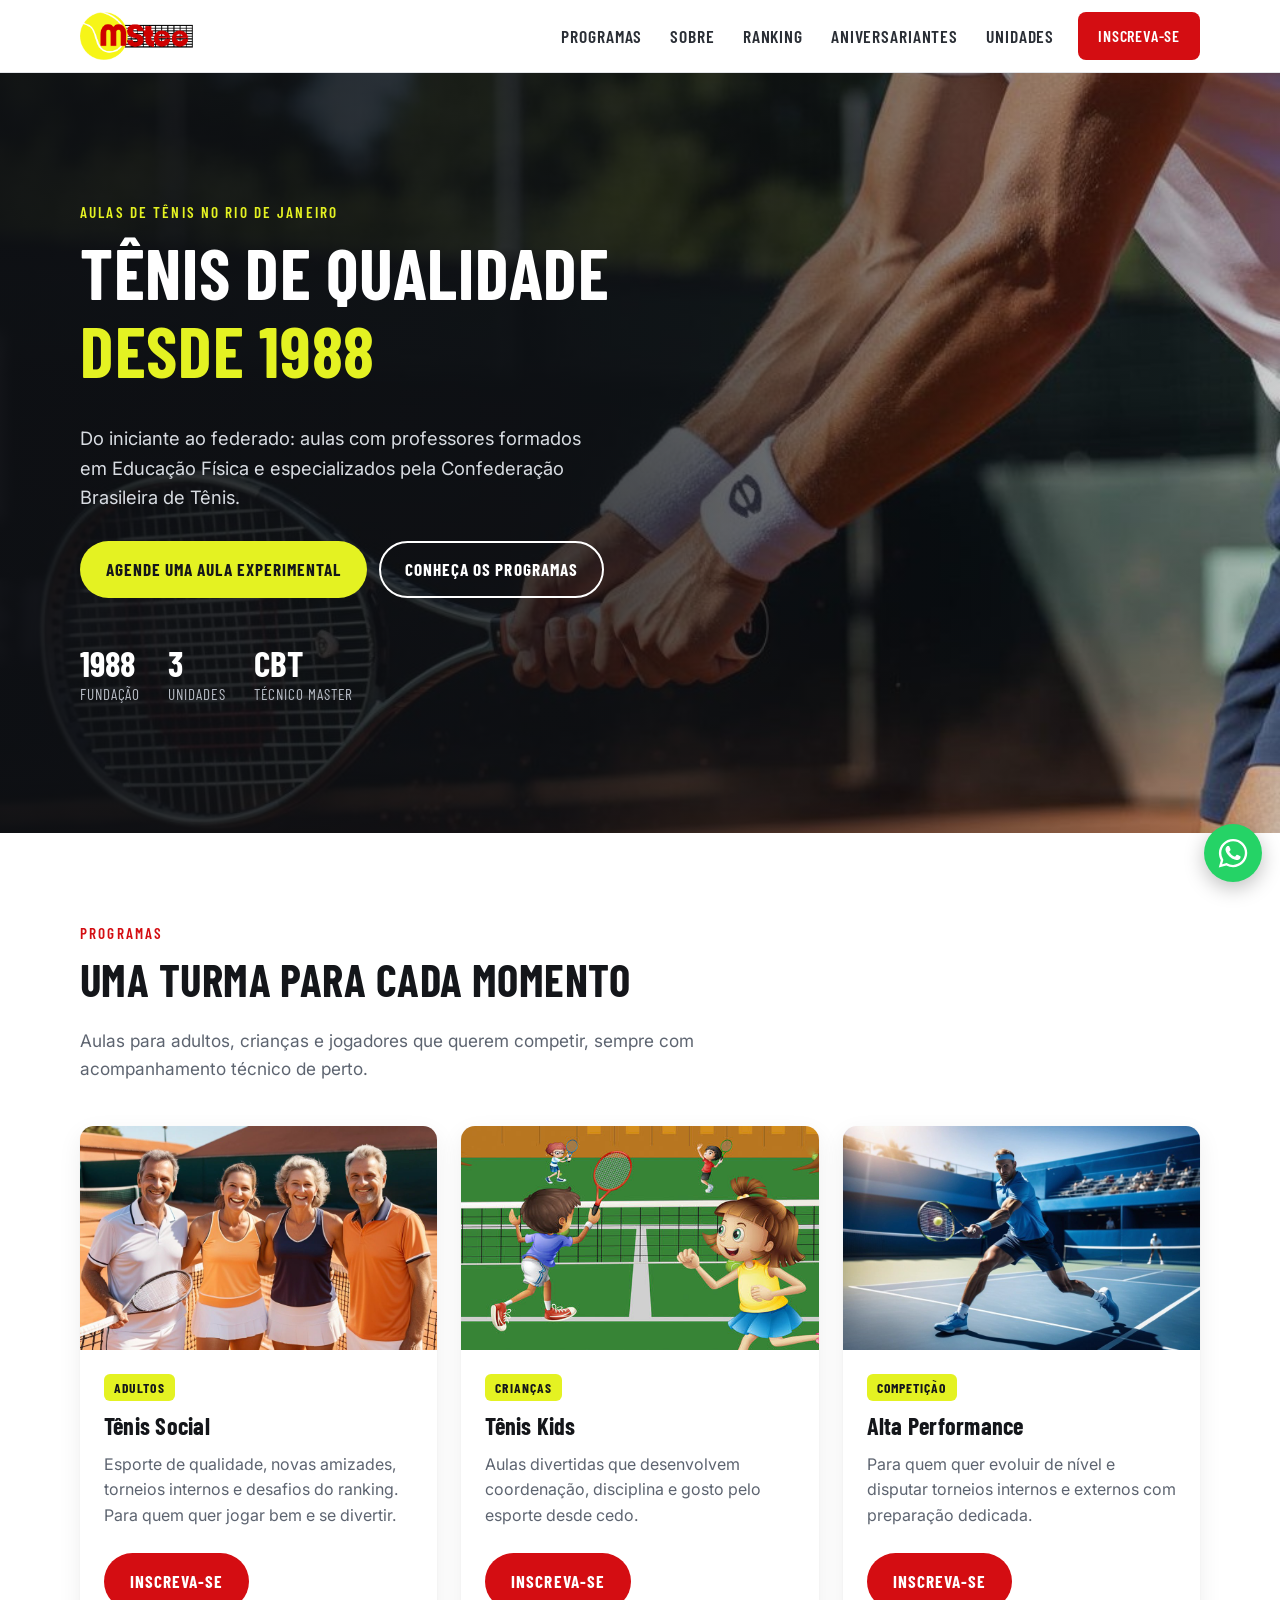
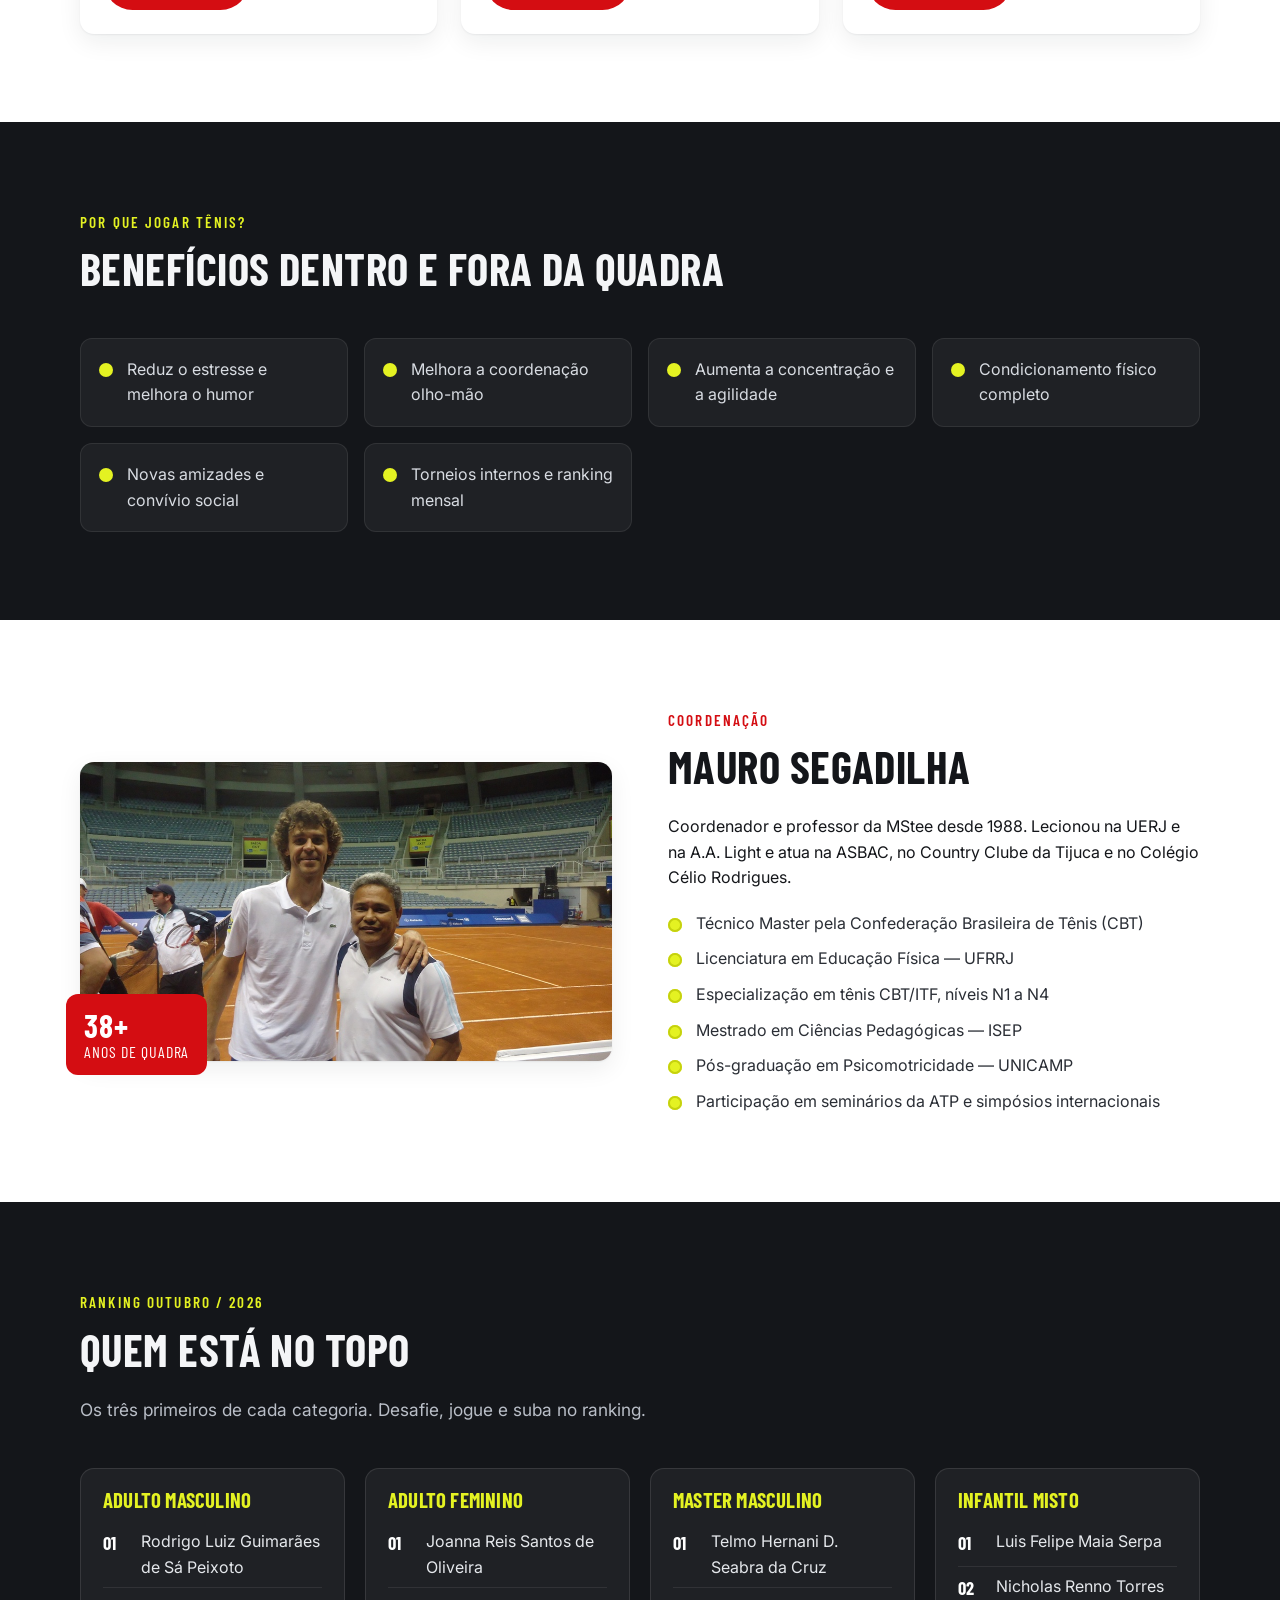
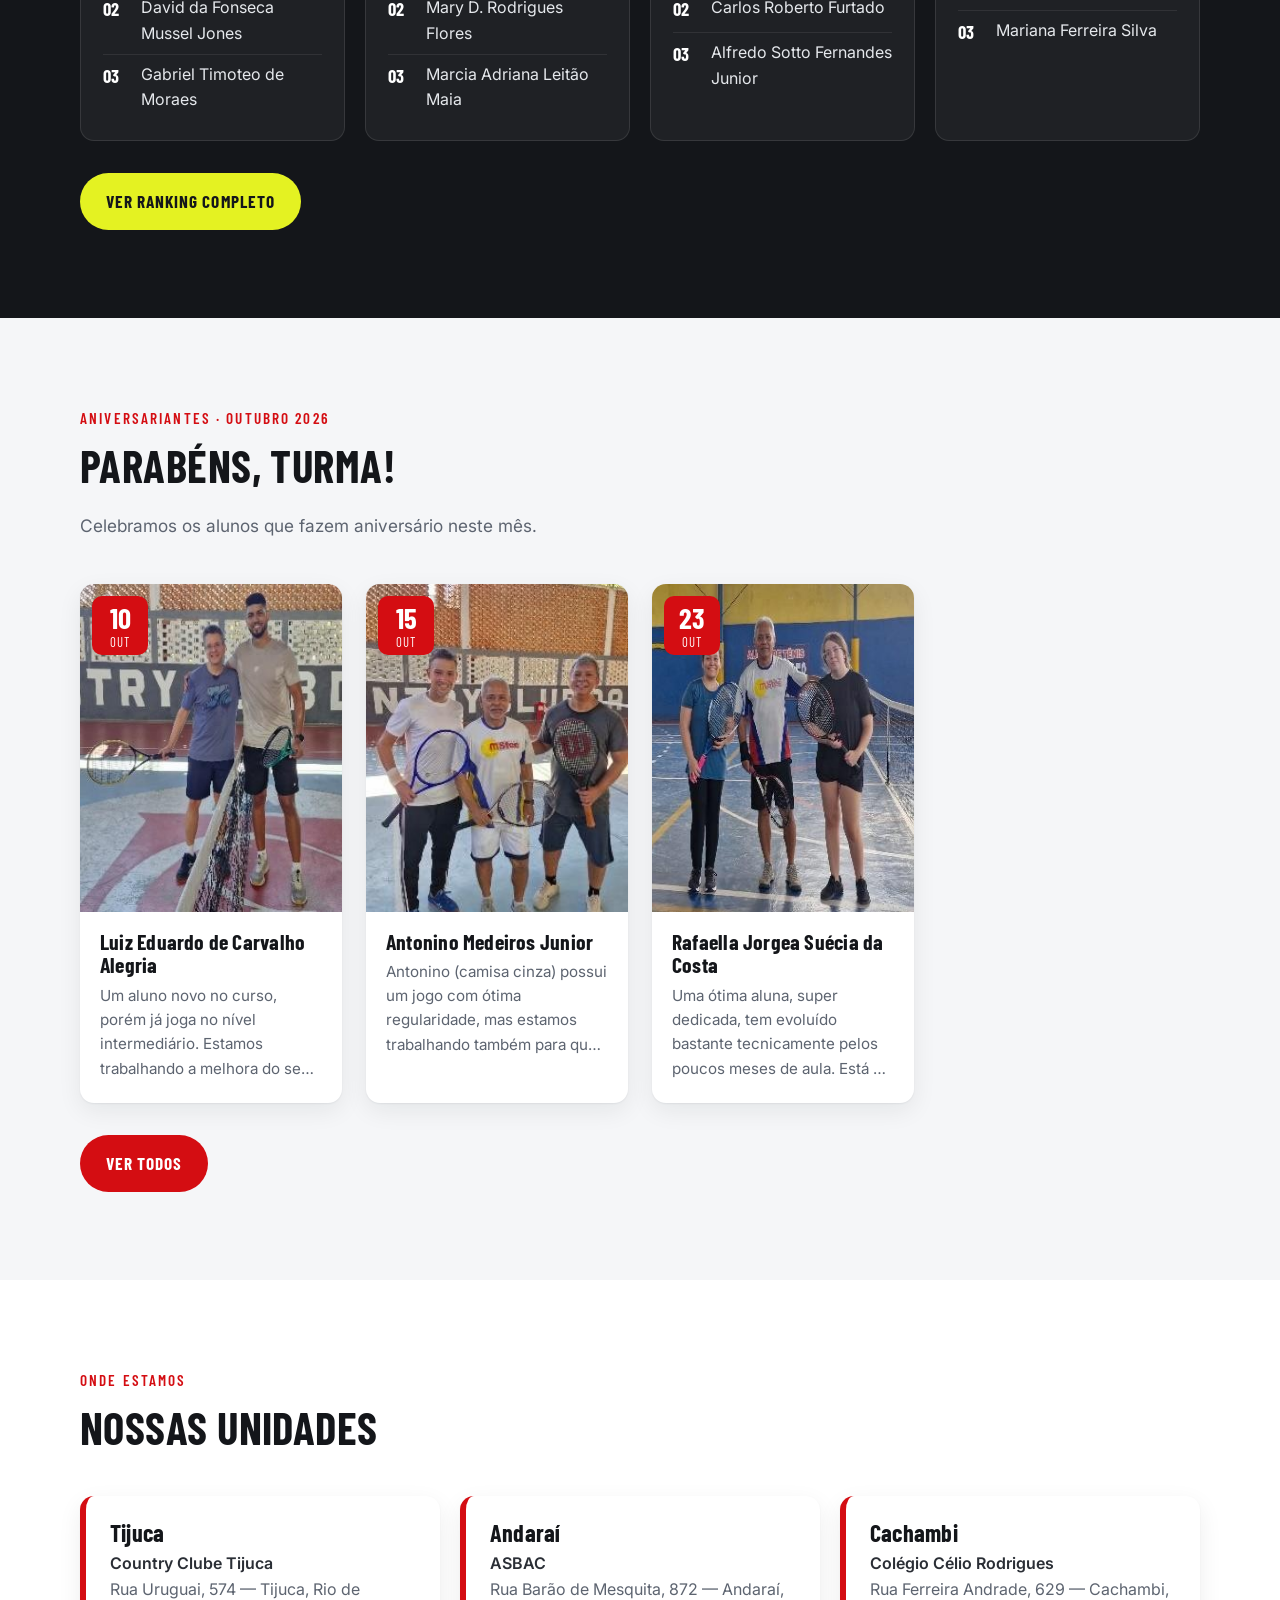
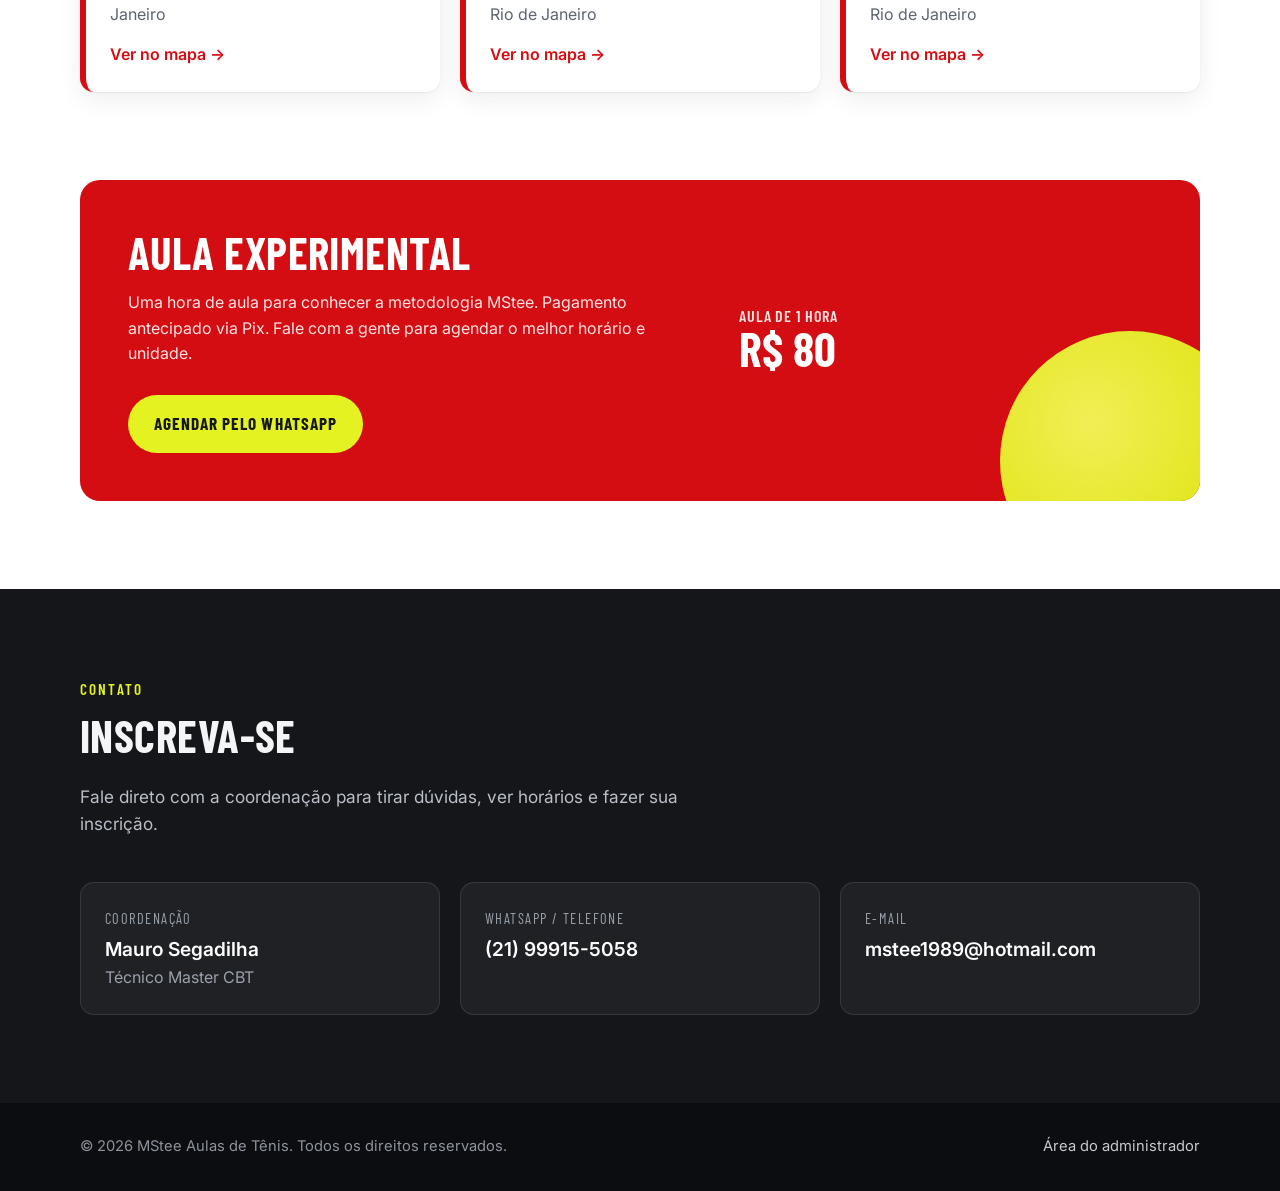
==== commit dcc46317: "Dados de Outubro/2026 do jornalzinho, fotos geradas por IA e rodapé sem crédito - Ranking e aniversa" ====
--- a/index.html
+++ b/index.html
@@ -64,7 +64,7 @@
       </div>
       <div class="grid grid-3">
         <article class="program">
-          <img src="assets/img/tenis-2.jpg" alt="Aluno em aula de tênis social" loading="lazy">
+          <img src="assets/img/tenis-social-ia.jpg" alt="Grupo de alunos adultos sorrindo na quadra de saibro" loading="lazy">
           <div class="program-body">
             <span class="program-tag">Adultos</span>
             <h3>Tênis Social</h3>
@@ -82,7 +82,7 @@
           </div>
         </article>
         <article class="program">
-          <img src="assets/img/torneio-feminino.jpg" alt="Torneio MStee Feminino" loading="lazy" style="object-position:center 30%">
+          <img src="assets/img/alta-performance-ia.jpg" alt="Tenista executando um forehand em quadra rápida" loading="lazy">
           <div class="program-body">
             <span class="program-tag">Competição</span>
             <h3>Alta Performance</h3>
@@ -237,7 +237,7 @@
 <footer class="site-footer">
   <div class="wrap">
     <span>© <span id="ano-atual">2026</span> MStee Aulas de Tênis. Todos os direitos reservados.</span>
-    <span>Desenvolvido por <a href="https://github.com/felgoulart" target="_blank" rel="noopener">FelGoulart</a> · <a href="admin.html">Área do administrador</a></span>
+    <a href="admin.html">Área do administrador</a>
   </div>
 </footer>
 
--- a/assets/css/style.css
+++ b/assets/css/style.css
@@ -236,7 +236,10 @@
   overflow: hidden; display: flex; flex-direction: column;
 }
 .bday-photo { position: relative; aspect-ratio: 4 / 5; background: var(--bg-soft); }
-.bday-photo img { width: 100%; height: 100%; object-fit: cover; }
+.bday-photo img { position: absolute; inset: 0; width: 100%; height: 100%; object-fit: cover; }
+[data-limite] .bday-body p {
+  display: -webkit-box; -webkit-box-orient: vertical; -webkit-line-clamp: 4; line-clamp: 4; overflow: hidden;
+}
 .bday-photo .no-photo {
   width: 100%; height: 100%; display: grid; place-items: center;
   font-family: var(--font-head); font-size: 4rem; font-weight: 700; color: var(--red);
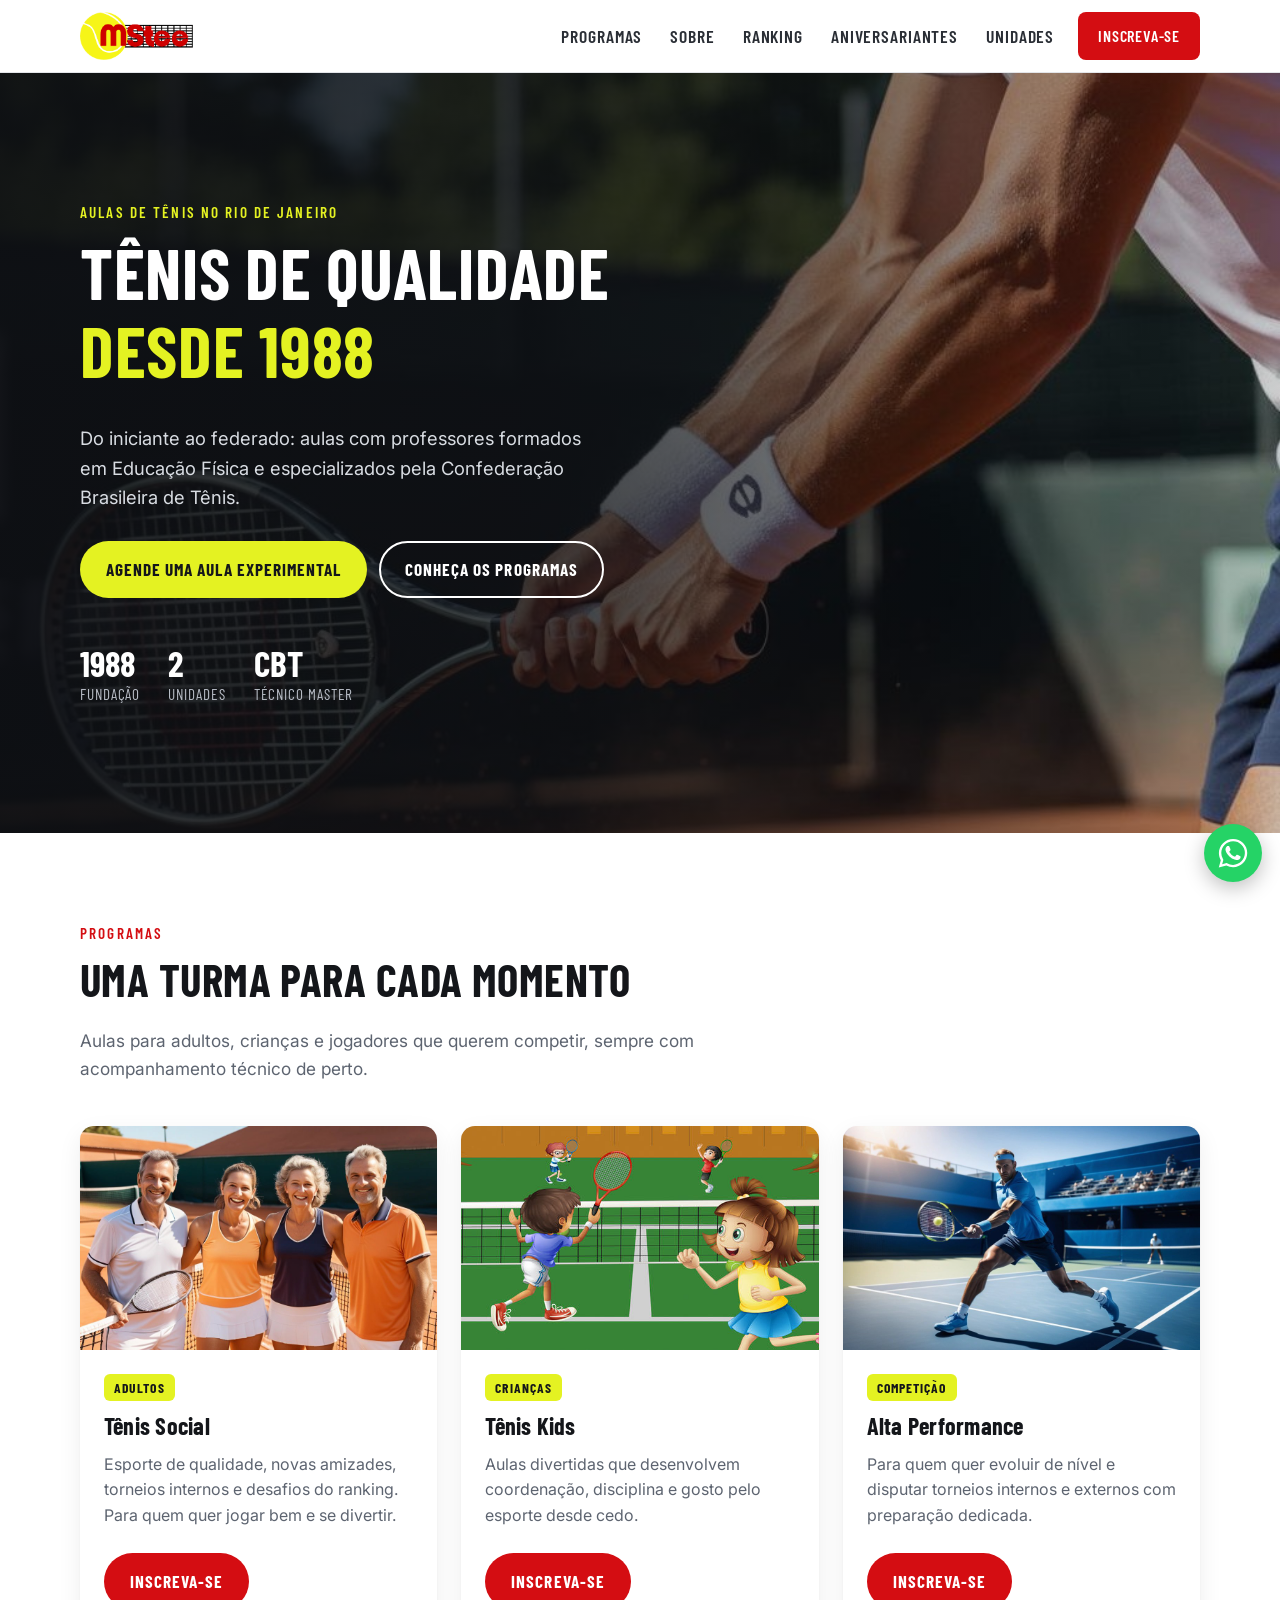
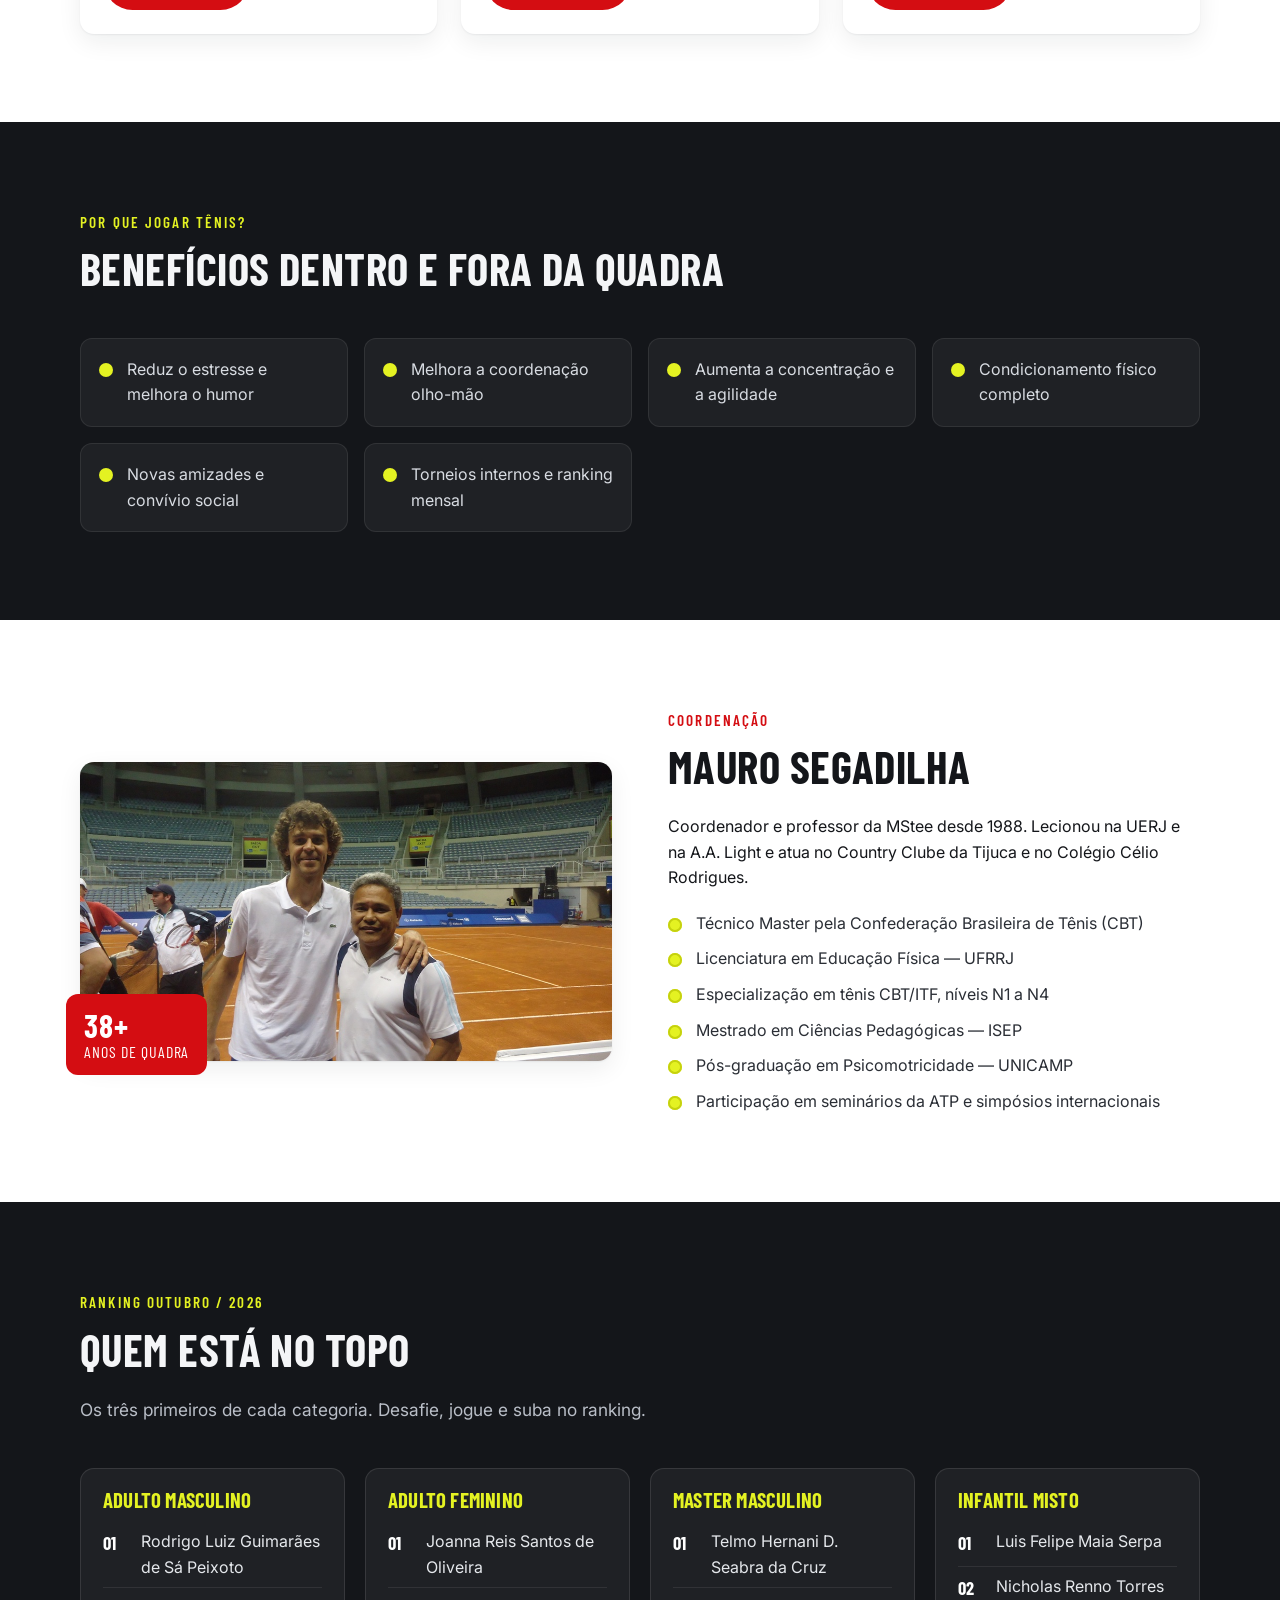
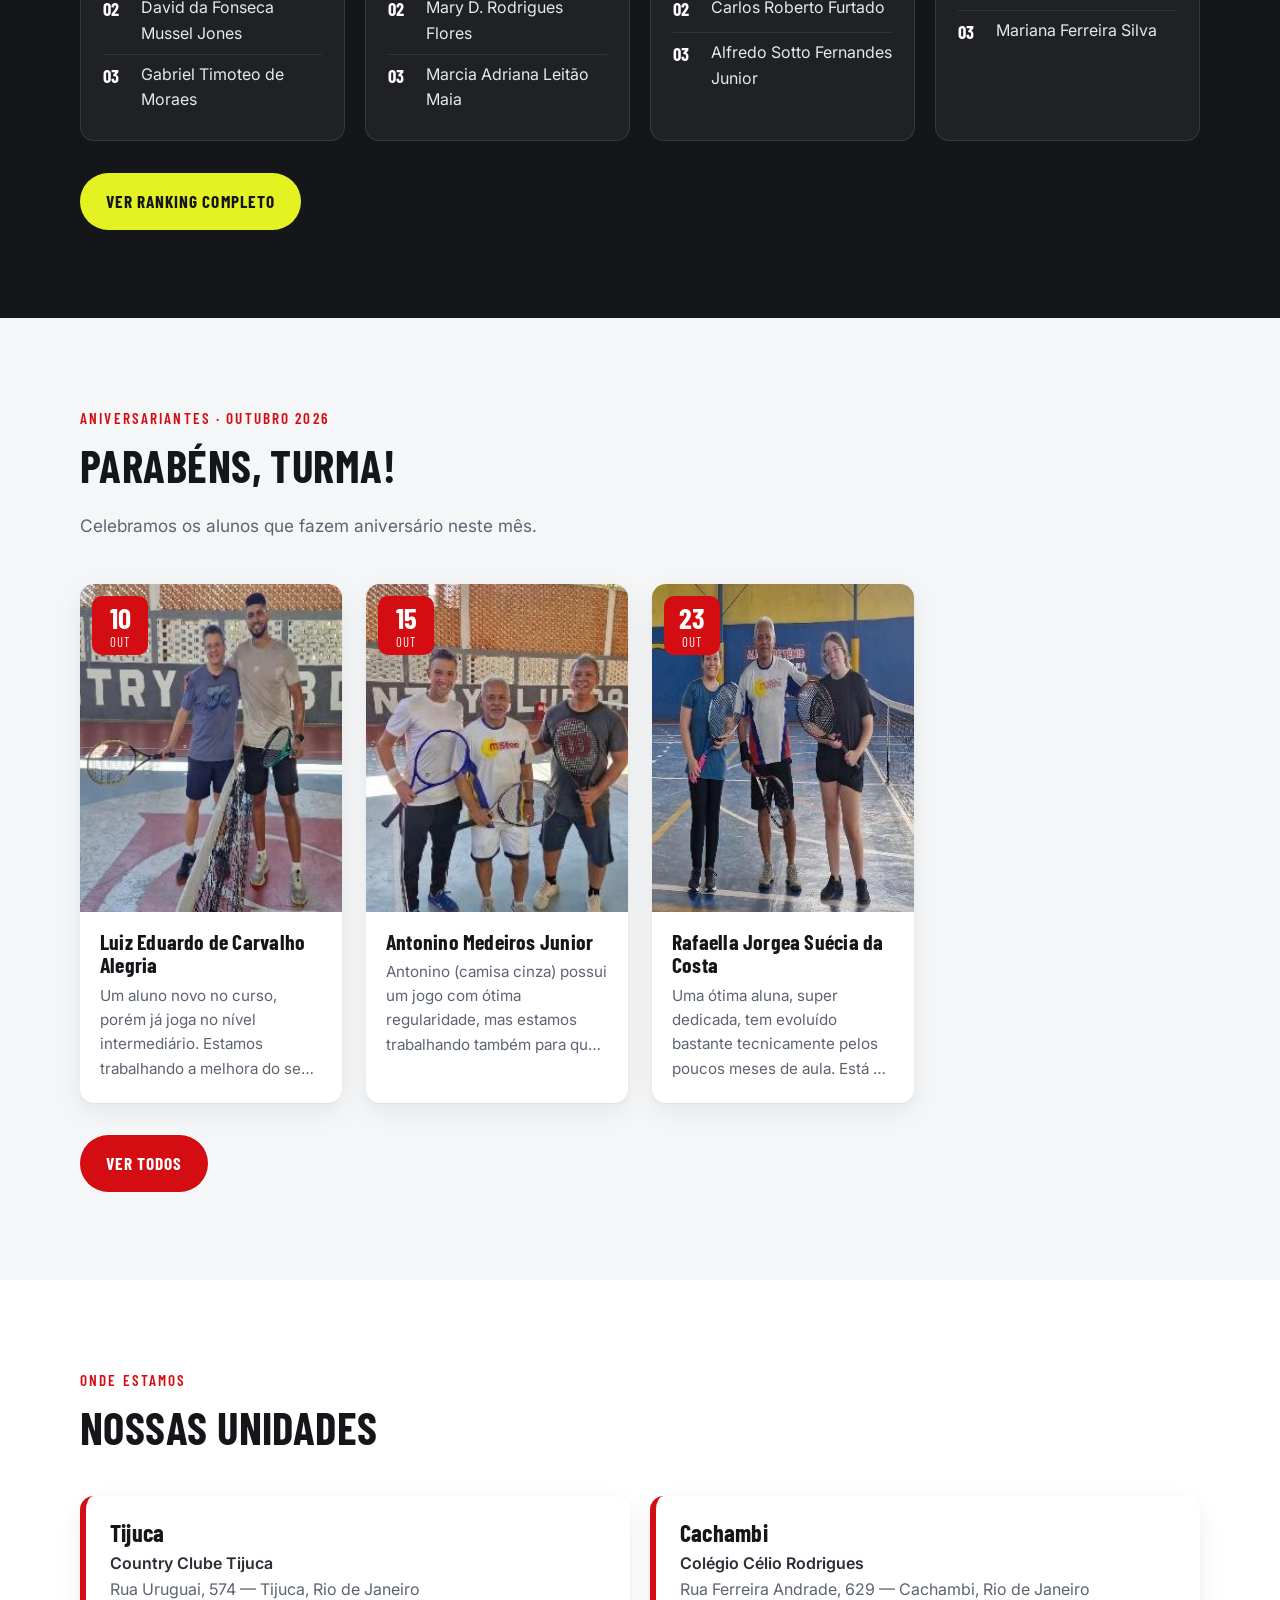
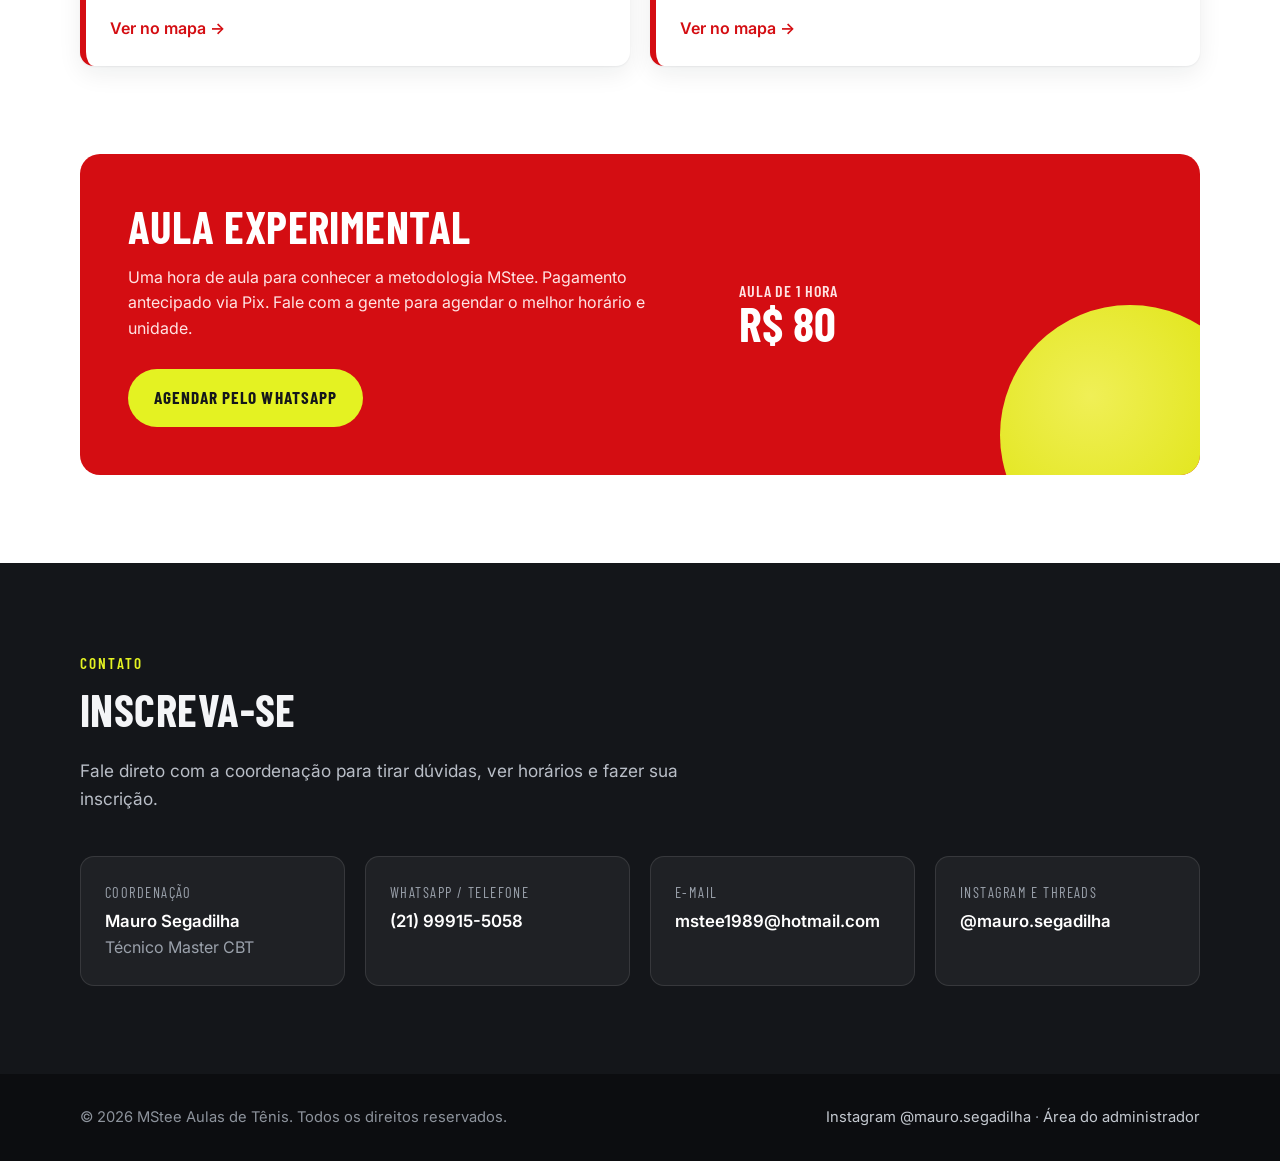
==== commit 2f5aad14: "Dados em .js para funcionar aberto do disco, remove ASBAC, adiciona Instagram - ranking e aniversari" ====
--- a/index.html
+++ b/index.html
@@ -4,7 +4,7 @@
   <meta charset="utf-8">
   <meta name="viewport" content="width=device-width, initial-scale=1">
   <title>MStee Aulas de Tênis — Rio de Janeiro</title>
-  <meta name="description" content="MStee Aulas de Tênis: tênis social, kids e alta performance no Rio de Janeiro desde 1988. Unidades na Tijuca, Andaraí e Cachambi.">
+  <meta name="description" content="MStee Aulas de Tênis: tênis social, kids e alta performance no Rio de Janeiro desde 1988. Unidades na Tijuca e no Cachambi.">
   <meta property="og:title" content="MStee Aulas de Tênis">
   <meta property="og:description" content="Tênis social, kids e alta performance no Rio de Janeiro desde 1988.">
   <meta property="og:image" content="assets/img/banner-2025.jpg">
@@ -47,7 +47,7 @@
         </div>
         <div class="hero-badges">
           <div><strong>1988</strong>Fundação</div>
-          <div><strong>3</strong>Unidades</div>
+          <div><strong>2</strong>Unidades</div>
           <div><strong>CBT</strong>Técnico Master</div>
         </div>
       </div>
@@ -122,7 +122,7 @@
       <div>
         <span class="eyebrow">Coordenação</span>
         <h2>Mauro Segadilha</h2>
-        <p>Coordenador e professor da MStee desde 1988. Lecionou na UERJ e na A.A. Light e atua na ASBAC, no Country Clube da Tijuca e no Colégio Célio Rodrigues.</p>
+        <p>Coordenador e professor da MStee desde 1988. Lecionou na UERJ e na A.A. Light e atua no Country Clube da Tijuca e no Colégio Célio Rodrigues.</p>
         <ul class="creds">
           <li>Técnico Master pela Confederação Brasileira de Tênis (CBT)</li>
           <li>Licenciatura em Educação Física — UFRRJ</li>
@@ -176,12 +176,6 @@
           <a href="https://www.google.com/maps/search/?api=1&query=Rua+Uruguai+574+Tijuca+Rio+de+Janeiro" target="_blank" rel="noopener">Ver no mapa →</a>
         </div>
         <div class="place">
-          <h3>Andaraí</h3>
-          <p class="club">ASBAC</p>
-          <p class="addr">Rua Barão de Mesquita, 872 — Andaraí, Rio de Janeiro</p>
-          <a href="https://www.google.com/maps/search/?api=1&query=Rua+Bar%C3%A3o+de+Mesquita+872+Andara%C3%AD+Rio+de+Janeiro" target="_blank" rel="noopener">Ver no mapa →</a>
-        </div>
-        <div class="place">
           <h3>Cachambi</h3>
           <p class="club">Colégio Célio Rodrigues</p>
           <p class="addr">Rua Ferreira Andrade, 629 — Cachambi, Rio de Janeiro</p>
@@ -229,6 +223,10 @@
           <div class="label">E-mail</div>
           <a href="mailto:mstee1989@hotmail.com">mstee1989@hotmail.com</a>
         </div>
+        <div class="contact-card">
+          <div class="label">Instagram e Threads</div>
+          <a href="https://www.instagram.com/mauro.segadilha/" target="_blank" rel="noopener">@mauro.segadilha</a>
+        </div>
       </div>
     </div>
   </section>
@@ -237,7 +235,7 @@
 <footer class="site-footer">
   <div class="wrap">
     <span>© <span id="ano-atual">2026</span> MStee Aulas de Tênis. Todos os direitos reservados.</span>
-    <a href="admin.html">Área do administrador</a>
+    <span class="footer-links"><a href="https://www.instagram.com/mauro.segadilha/" target="_blank" rel="noopener">Instagram @mauro.segadilha</a> · <a href="admin.html">Área do administrador</a></span>
   </div>
 </footer>
 
@@ -245,6 +243,8 @@
   <svg viewBox="0 0 24 24" fill="currentColor"><path d="M17.47 14.38c-.3-.15-1.76-.87-2.03-.97-.27-.1-.47-.15-.67.15-.2.3-.77.97-.94 1.17-.17.2-.35.22-.65.07-.3-.15-1.26-.46-2.4-1.48-.89-.79-1.49-1.77-1.66-2.07-.17-.3-.02-.46.13-.61.13-.13.3-.35.45-.52.15-.17.2-.3.3-.5.1-.2.05-.37-.03-.52-.07-.15-.67-1.62-.92-2.22-.24-.58-.49-.5-.67-.51h-.57c-.2 0-.52.07-.79.37-.27.3-1.04 1.02-1.04 2.48s1.07 2.88 1.21 3.08c.15.2 2.1 3.2 5.08 4.49.71.31 1.26.49 1.69.63.71.23 1.36.2 1.87.12.57-.09 1.76-.72 2.01-1.41.25-.69.25-1.29.17-1.41-.07-.12-.27-.2-.57-.35zM12.05 21.5h-.01a9.4 9.4 0 0 1-4.79-1.31l-.34-.2-3.56.93.95-3.47-.22-.36a9.41 9.41 0 0 1-1.44-5.02c0-5.2 4.23-9.43 9.43-9.43a9.37 9.37 0 0 1 6.67 2.77 9.37 9.37 0 0 1 2.76 6.67c0 5.2-4.23 9.43-9.43 9.43zm8.02-17.45A11.27 11.27 0 0 0 12.05.73C5.8.73.72 5.8.72 12.05c0 2 .52 3.95 1.52 5.66L.62 23.6l6.03-1.58a11.3 11.3 0 0 0 5.4 1.38h.01c6.25 0 11.33-5.08 11.33-11.33 0-3.03-1.18-5.87-3.32-8.01z"/></svg>
 </a>
 
+<script src="data/ranking.js"></script>
+<script src="data/aniversarios.js"></script>
 <script src="assets/js/site.js"></script>
 </body>
 </html>
--- a/assets/css/style.css
+++ b/assets/css/style.css
@@ -342,7 +342,7 @@
 .contact-grid { display: grid; grid-template-columns: repeat(auto-fit, minmax(240px, 1fr)); gap: 20px; }
 .contact-card { background: rgba(255, 255, 255, .05); border: 1px solid rgba(255, 255, 255, .1); border-radius: var(--radius); padding: 24px; }
 .contact-card .label { font-family: var(--font-head); text-transform: uppercase; letter-spacing: .1em; color: #9aa1ab; font-size: .9rem; }
-.contact-card a, .contact-card .value { display: block; color: #fff; font-size: 1.2rem; font-weight: 600; text-decoration: none; margin-top: 4px; word-break: break-word; }
+.contact-card a, .contact-card .value { display: block; color: #fff; font-size: 1.05rem; font-weight: 600; text-decoration: none; margin-top: 4px; overflow-wrap: anywhere; }
 .contact-card a:hover { color: var(--ball); }
 
 /* ---------- rodapé ---------- */
